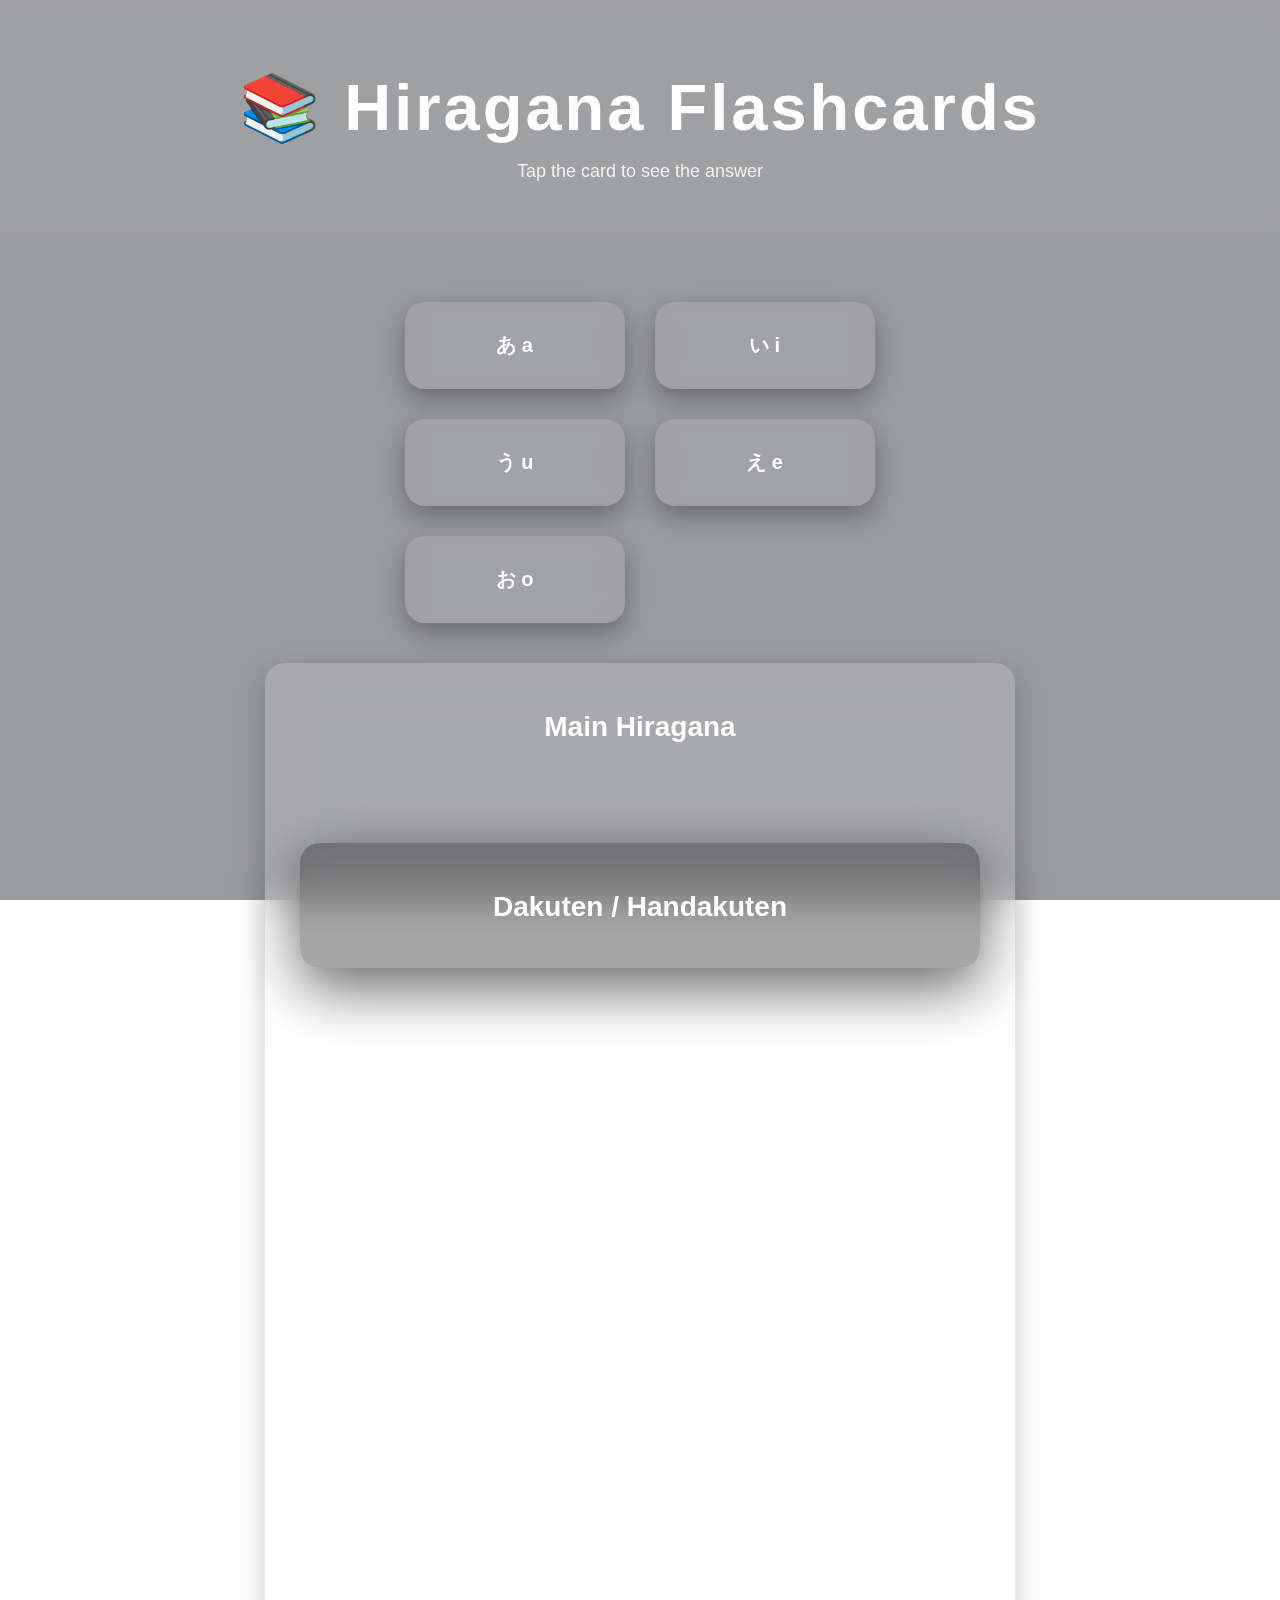
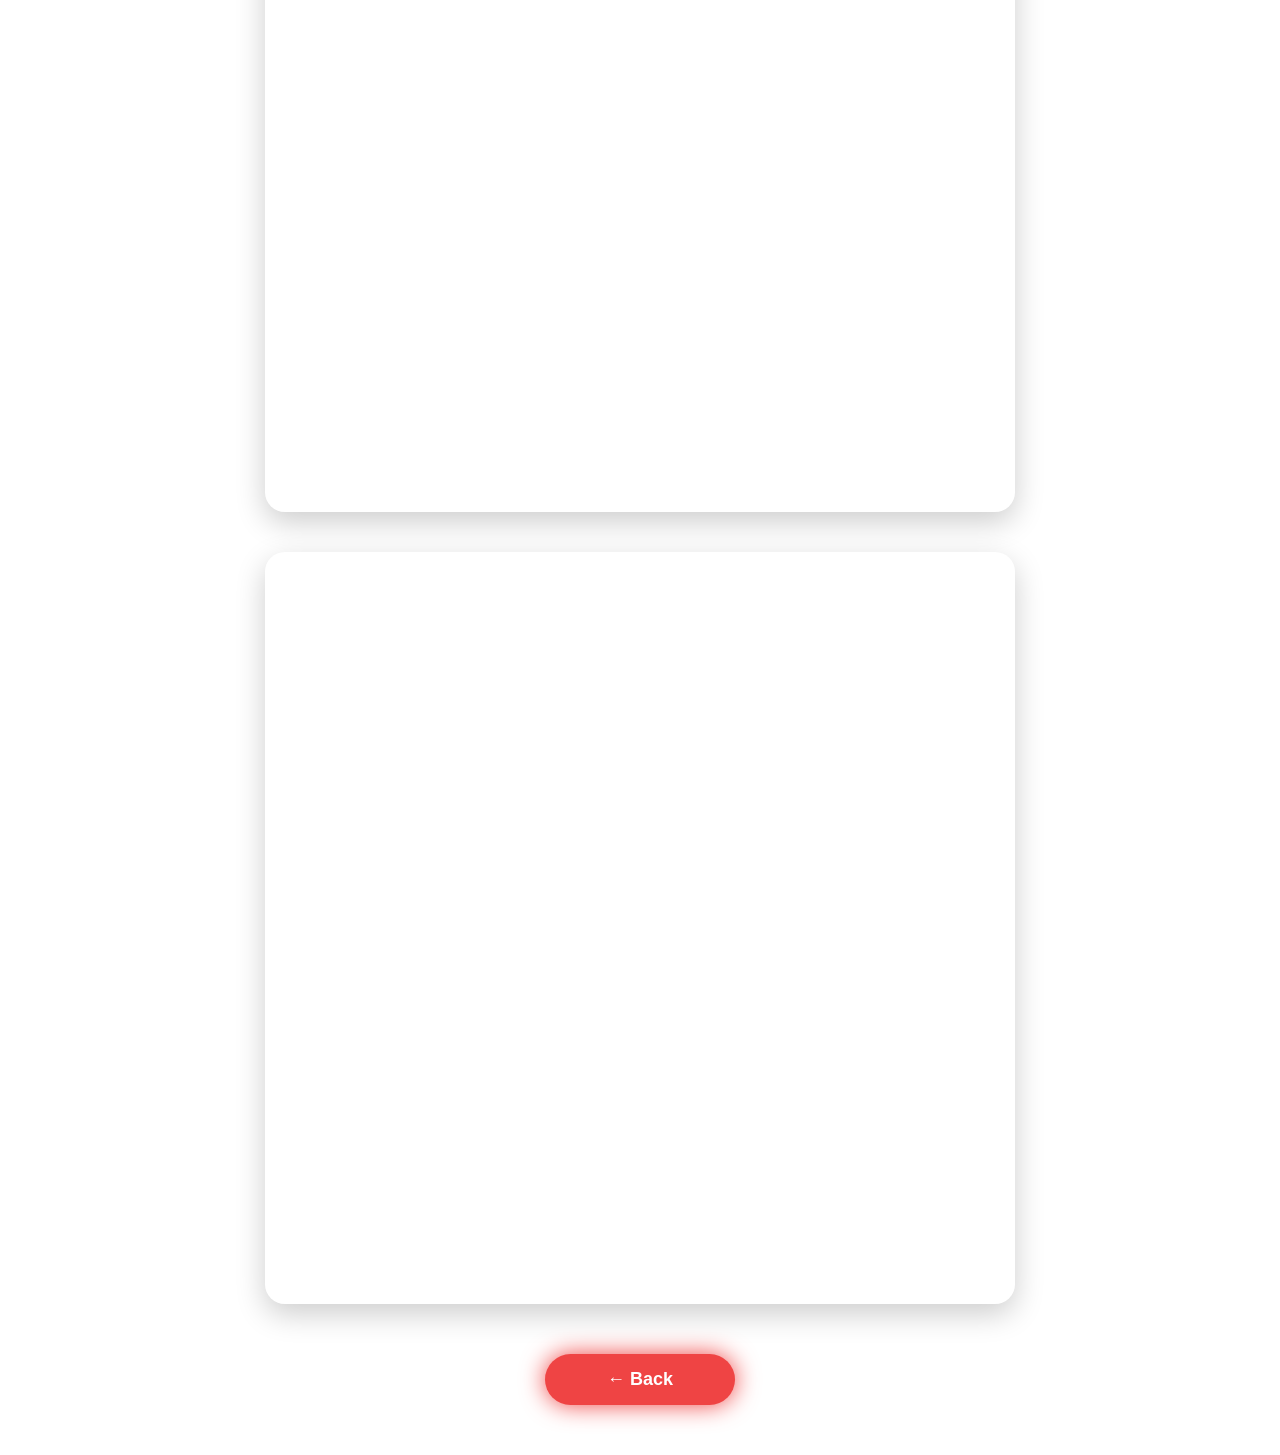
==== hiragana.html @ 234ae270 "Update hiragana.html" ====
<!DOCTYPE html><html>
<head>
<title>Hiragana Flashcards</title>
<link rel="stylesheet" href="style.css">
</head><body><header>
<h1>📚 Hiragana Flashcards</h1>
<p>Tap the card to see the answer</p>
</header><div class="modules"><div class="card" onclick="flip(this)">
<span class="front">あ</span>
<span class="back">a</span>
</div><div class="card" onclick="flip(this)">
<span class="front">い</span>
<span class="back">i</span>
</div><div class="card" onclick="flip(this)">
<span class="front">う</span>
<span class="back">u</span>
</div><div class="card" onclick="flip(this)">
<span class="front">え</span>
<span class="back">e</span>
</div><div class="card" onclick="flip(this)">
<span class="front">お</span>
<span class="back">o</span>
</div>

</div>
<div class="hiragana-table">

<h2>Main Hiragana</h2>

<table>

<tr>
<th></th>
<th>a</th>
<th>i</th>
<th>u</th>
<th>e</th>
<th>o</th>
</tr>

<tr>
<th></th>
<td>あ</td>
<td>い</td>
<td>う</td>
<td>え</td>
<td>お</td>
</tr>

<tr>
<th>k</th>
<td>か</td>
<td>き</td>
<td>く</td>
<td>け</td>
<td>こ</td>
</tr>

<tr>
<th>s</th>
<td>さ</td>
<td>し</td>
<td>す</td>
<td>せ</td>
<td>そ</td>
</tr>

<tr>
<th>t</th>
<td>た</td>
<td>ち</td>
<td>つ</td>
<td>て</td>
<td>と</td>
</tr>

<tr>
<th>n</th>
<td>な</td>
<td>に</td>
<td>ぬ</td>
<td>ね</td>
<td>の</td>
</tr>

<tr>
<th>h</th>
<td>は</td>
<td>ひ</td>
<td>ふ</td>
<td>へ</td>
<td>ほ</td>
</tr>

<tr>
<th>m</th>
<td>ま</td>
<td>み</td>
<td>む</td>
<td>め</td>
<td>も</td>
</tr>

<tr>
<th>y</th>
<td>や</td>
<td></td>
<td>ゆ</td>
<td></td>
<td>よ</td>
</tr>

<tr>
<th>r</th>
<td>ら</td>
<td>り</td>
<td>る</td>
<td>れ</td>
<td>ろ</td>
</tr>

<tr>
<th>w</th>
<td>わ</td>
<td></td>
<td></td>
<td></td>
<td>を</td>
</tr>

</tr>
<th>n</th>
<td>ん</td>
</tr>
 </div>

<div class="hiragana-table">

<h2>Dakuten / Handakuten</h2>

<table>
</div>

<tr>
<th>g</th>
<td>が</td>
<td>ぎ</td>
<td>ぐ</td>
<td>げ</td>
<td>ご</td>
</tr>

<tr>
<th>z</th>
<td>ざ</td>
<td>じ</td>
<td>ず</td>
<td>ぜ</td>
<td>ぞ</td>
</tr>

<tr>
<th>d</th>
<td>だ</td>
<td>ぢ</td>
<td>づ</td>
<td>で</td>
<td>ど</td>
</tr>

<tr>
<th>b</th>
<td>ば</td>
<td>び</td>
<td>ぶ</td>
<td>べ</td>
<td>ぼ</td>
</tr>

<tr>
<th>p</th>
<td>ぱ</td>
<td>ぴ</td>
<td>ぷ</td>
<td>ぺ</td>
<td>ぽ</td>
</tr>

</table>
  </div>

<div class="hiragana-table">

<h2>Combination (Yōon)</h2>

<table>
 </div>
<tr>
<th></th>
<th>ya</th>
<th>yu</th>
<th>yo</th>
</tr>

<tr>
<th>k</th>
<td>きゃ</td>
<td>きゅ</td>
<td>きょ</td>
</tr>

<tr>
<th>g</th>
<td>ぎゃ</td>
<td>ぎゅ</td>
<td>ぎょ</td>
</tr>

<tr>
<th>s</th>
<td>しゃ</td>
<td>しゅ</td>
<td>しょ</td>
</tr>

<tr>
<th>j</th>
<td>じゃ</td>
<td>じゅ</td>
<td>じょ</td>
</tr>

<tr>
<th>t</th>
<td>ちゃ</td>
<td>ちゅ</td>
<td>ちょ</td>
</tr>

<tr>
<th>n</th>
<td>にゃ</td>
<td>にゅ</td>
<td>にょ</td>
</tr>

<tr>
<th>h</th>
<td>ひゃ</td>
<td>ひゅ</td>
<td>ひょ</td>
</tr>

<tr>
<th>m</th>
<td>みゃ</td>
<td>みゅ</td>
<td>みょ</td>
</tr>

<tr>
<th>r</th>
<td>りゃ</td>
<td>りゅ</td>
<td>りょ</td>
</tr>

</table>

  </div>
<a href="index.html" class="back-btn">← Back</a>
<script>

document.querySelectorAll("td").forEach(cell => {

cell.addEventListener("click", () => {

let kana = cell.textContent.trim()

if(kana !== ""){

let speech = new SpeechSynthesisUtterance(kana)

speech.lang = "ja-JP"

speech.rate = 0.9

speech.pitch = 1

speechSynthesis.speak(speech)

}

})

})

  </script>
</body>
</html>
---- style.css ----
body{
margin:0;
font-family:Arial, sans-serif;
color:white;
text-align:center;

/* Japanese deep blue theme */
background:
background-image:url("https://images.unsplash.com/photo-1493976040374-85c8e12f0c0e");
background-size:cover;
background-position:center;
background-attachment:fixed;
  
min-height:100vh
}

body::before{
content:"";
position:fixed;
top:0;
left:0;
width:100%;
height:100%;
background:rgba(0,0,0,0.20);
z-index:-1;
}

/* Header */
header{
background:rgba(255,255,255,0.05);
backdrop-filter:blur(10px);
display:flex;
flex-direction:column;
align-items:center;
justify-content:center;
padding-top:70px;
padding-bottom:50px;
gap:15px;
}

h1{
font-size:65px;
letter-spacing:3px;
margin:0;
font-weight:700;
}

p{
font-size:18px;
opacity:0.9;
margin:0;
}

/* Start button */
.start-btn{
display:inline-block;
padding:18px 45px;
font-size:20px;
font-weight:bold;
background:#ef4444;
border-radius:40px;
color:white;
text-decoration:none;
box-shadow:0 0 25px #ef4444;
transition:0.3s;
margin-top:10px;
}

.start-btn:hover{
transform:scale(1.08);
box-shadow:0 0 40px #ef4444;
}

/* Section titles */
.section-title{
margin-top:50px;
font-size:24px;
letter-spacing:5px;
font-weight:bold;
}

/* Continue card */
.continue{
margin:20px auto;
font-size:18px;
}

/* Cards grid */
.modules{
display:grid;
grid-template-columns:repeat(2,220px);
justify-content:center;
gap:30px;
margin-top:70px;
}
/* Cards */
.card{
background:rgba(255,255,255,0.08);
padding:30px;
border-radius:20px;
font-size:20px;
font-weight:bold;
cursor:pointer;
backdrop-filter:blur(10px);
transition:0.3s;
box-shadow:0 10px 25px rgba(0,0,0,0.3);
transform:translateY(0);
}

.card:hover{
transform:translateY(-8px) scale(1.05);
background:#ef4444;
}

/* Progress */
.progress{
margin-top:40px;
font-size:22px;
font-weight:bold;
  }
.sakura{
position:fixed;
top:0;
left:0;
width:100%;
height:100%;
pointer-events:none;
overflow:hidden;
}

.sakura span{
position:absolute;
display:block;
width:15px;
height:15px;
background:pink;
border-radius:50%;
opacity:0.8;
animation:fall 10s linear infinite;
}

@keyframes fall{
0%{
transform:translateY(-100px) translateX(0);
}
100%{
transform:translateY(100vh) translateX(100px);
}
}
a{
text-decoration:none;
color:white;
  }
.continue{
background:rgba(255,255,255,0.08);
padding:15px 25px;
border-radius:20px;
display:inline-block;
margin-top:20px;
}
.back-btn{
display:block;
margin:50px auto;
width:160px;
text-align:center;
padding:15px;
border-radius:40px;
background:#ef4444;
color:white;
font-weight:bold;
font-size:18px;
box-shadow:0 0 25px #ef4444;
transition:0.3s;
}

.back-btn:hover{
transform:scale(1.1);
  }
.hero{
padding:80px 20px;
text-align:center;
}
body{
margin:0;
font-family:Arial, sans-serif;
color:white;
text-align:center;

background:
linear-gradient(rgba(2,6,23,0.25), rgba(2,6,23,0.25)),
url("https://images.unsplash.com/photo-1493976040374-85c8e12f0c0e");

background-size:cover;
background-position:center;
background-attachment:fixed;

min-height:100vh;
}

.hero h1{
font-size:42px;
margin-bottom:10px;
}

.hero p{
font-size:18px;
opacity:0.8;
margin-bottom:30px;
  }
#question{
font-size:32px;
font-weight:bold;
margin-bottom:20px;
}

#result{
font-size:20px;
font-weight:bold;
margin-top:15px;
}

.japanese{
font-size:70px;
font-weight:bold;
margin:20px 0;
  }
.quiz-card{
width:320px;
margin:40px auto;
padding:30px;

background:rgba(255,255,255,0.08);
backdrop-filter:blur(10px);

border-radius:20px;
box-shadow:0 10px 25px rgba(0,0,0,0.4);
}

#question{
font-size:32px;
font-weight:bold;
margin-bottom:20px;
}

.japanese{
font-size:70px;
font-weight:bold;
margin:20px 0;
}

.options button{
display:block;
width:100%;
margin:10px 0;
padding:14px;

border:none;
border-radius:12px;

font-size:18px;
font-weight:bold;

cursor:pointer;

background:rgba(255,255,255,0.15);
color:white;
}

.options button:hover{
background:#ef4444;
}

#result{
font-size:22px;
font-weight:bold;
margin-top:15px;
  }
.quiz-card{
width:90%;
max-width:420px;
margin:60px auto;
padding:35px;

background:rgba(255,255,255,0.12);
backdrop-filter:blur(8px);

border-radius:20px;
box-shadow:0 15px 40px rgba(0,0,0,0.4);

text-align:center;
}
.options{
display:flex;
flex-direction:column;
gap:15px;
}

.options button{
width:100%;
padding:18px;

font-size:20px;
font-weight:bold;

border:none;
border-radius:12px;

background:rgba(255,255,255,0.9);
color:#111;

cursor:pointer;
transition:0.2s;
}

.options button:hover{
background:#ef4444;
color:white;
  }
.xp-bar{
width:250px;
height:14px;
background:rgba(255,255,255,0.2);
border-radius:10px;
margin:10px auto;
overflow:hidden;
}

#xp-fill{
height:100%;
width:0%;
background:#22c55e;
border-radius:10px;
transition:width 0.5s;
}
.hiragana-table{
width:90%;
max-width:700px;
margin:40px auto;
padding:25px;

background:rgba(255,255,255,0.15);
backdrop-filter:blur(10px);

border-radius:20px;
box-shadow:0 10px 40px rgba(0,0,0,0.4);
}

.hiragana-table h2{
margin-bottom:20px;
font-size:28px;
}

.hiragana-table table{
width:100%;
border-collapse:collapse;
}

.hiragana-table th,
.hiragana-table td{
padding:12px;
font-size:26px;
text-align:center;
}

.hiragana-table{
width:90%;
max-width:700px;
margin:40px auto;
padding:30px;

background: rgba(255,255,255,0.12);

backdrop-filter: blur(10px);
-webkit-backdrop-filter: blur(10px);

border-radius:20px;

box-shadow:0 15px 40px rgba(0,0,0,0.35);
  }
.hiragana-table:first-of-type{
background: rgba(0,0,0,0.35);
}
.hiragana-table:first-of-type{
background: rgba(0,0,0,0.35);
box-shadow:0 20px 60px rgba(0,0,0,0.6);
}
.hiragana-table td:hover{
background:rgba(255,255,255,0.25);
transform:scale(1.1);
transition:0.2s;
cursor:pointer;
  }
.hiragana-table td:active{
transform:scale(0.9);
}

td{
cursor:pointer;
transition:all 0.2s ease;
}

td:hover{
background:rgba(255,255,255,0.1);
}

td:active{
transform:scale(0.92);
background:rgba(255,255,255,0.15);
box-shadow:0 4px 15px rgba(0,0,0,0.25);
}

table{
width:100%;
max-width:600px;
margin:auto;
border-collapse:separate;
border-spacing:10px;
text-align:center;
}

td,th{
padding:8px 12px;
}
.hiragana-table{
display:flex;
flex-direction:column;
align-items:center;
gap:40px;
}
.hiragana-table{
background: rgba(255,255,255,0.15);
backdrop-filter: blur(20px);
border-radius:20px;
padding:25px;
margin:40px auto;
width:90%;
max-width:700px;
box-shadow:0 10px 30px rgba(0,0,0,0.2);
}
td{
position:relative;
overflow:hidden;
cursor:pointer;
}

td::after{
content:"";
position:absolute;
width:10px;
height:10px;
background:rgba(255,255,255,0.5);
border-radius:50%;
transform:scale(0);
opacity:0;
transition:transform 0.5s, opacity 1s;
}

td:active::after{
transform:scale(8);
opacity:1;
  }
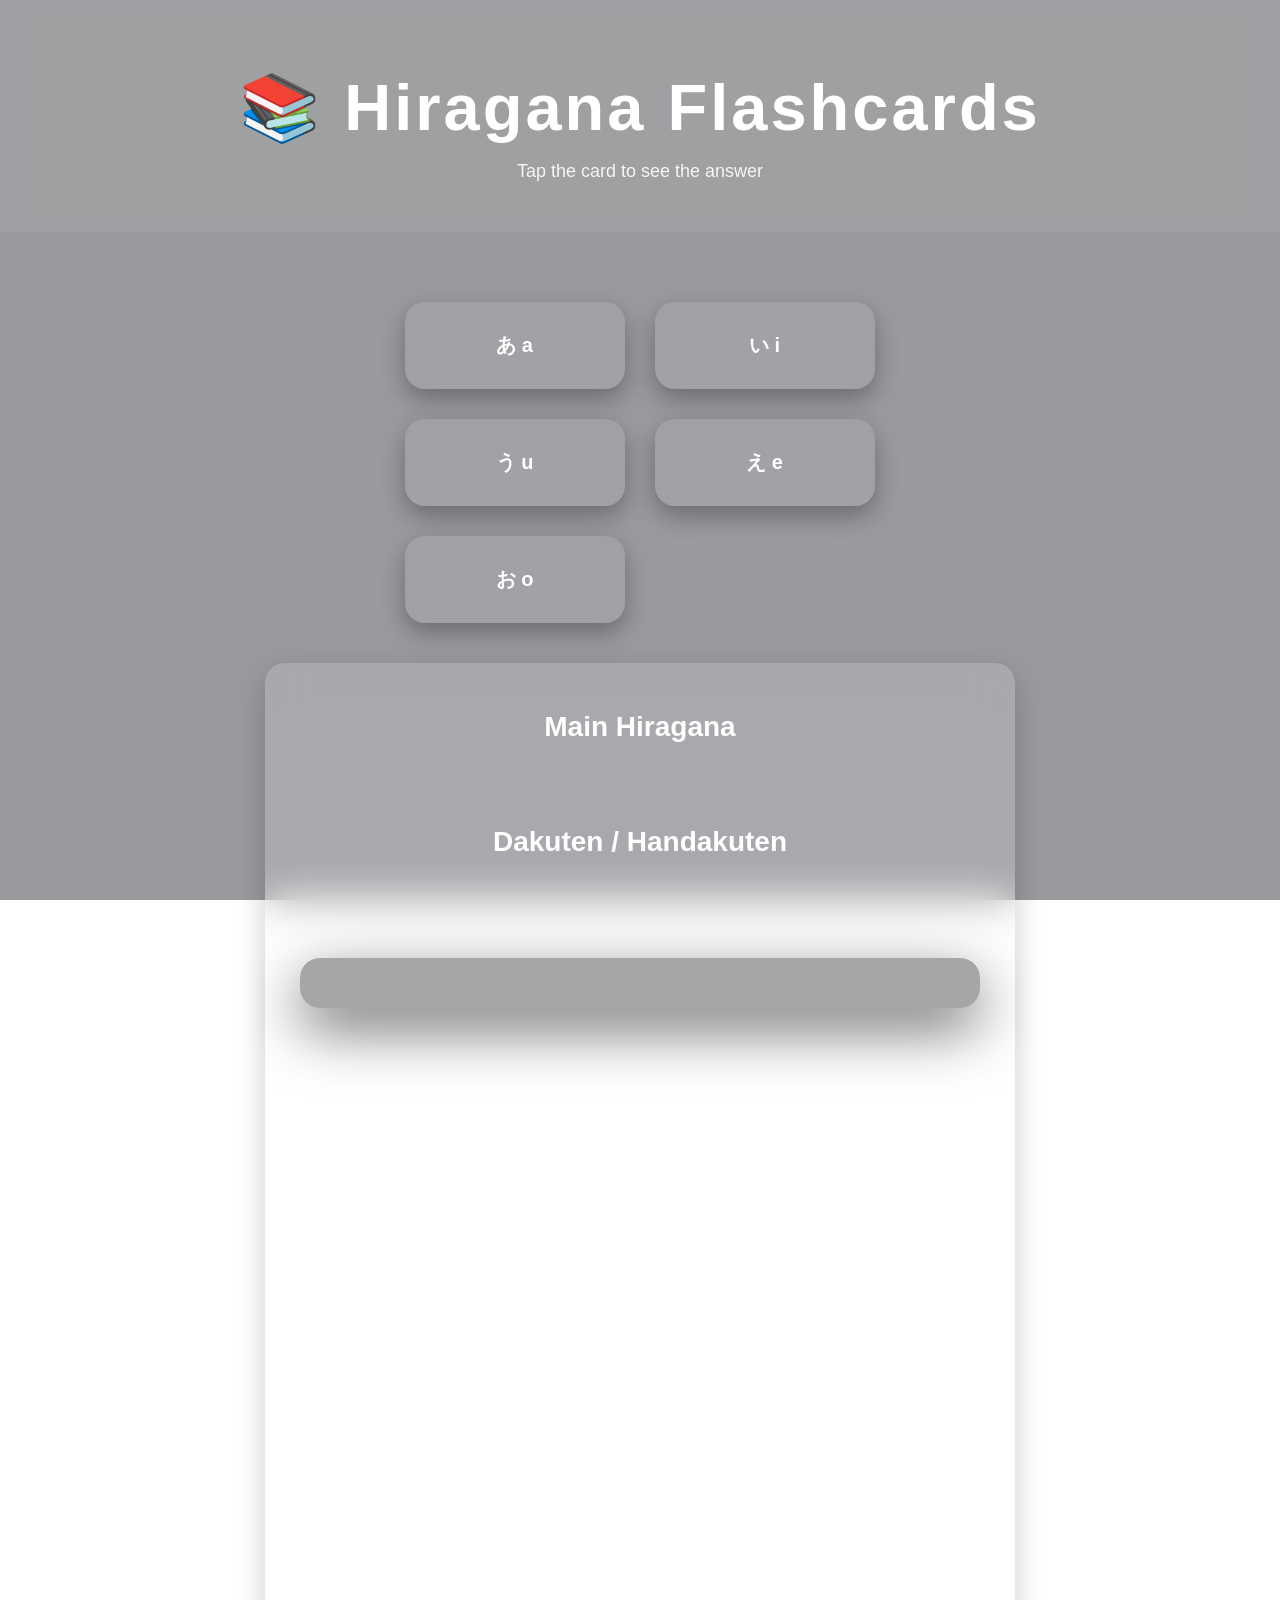
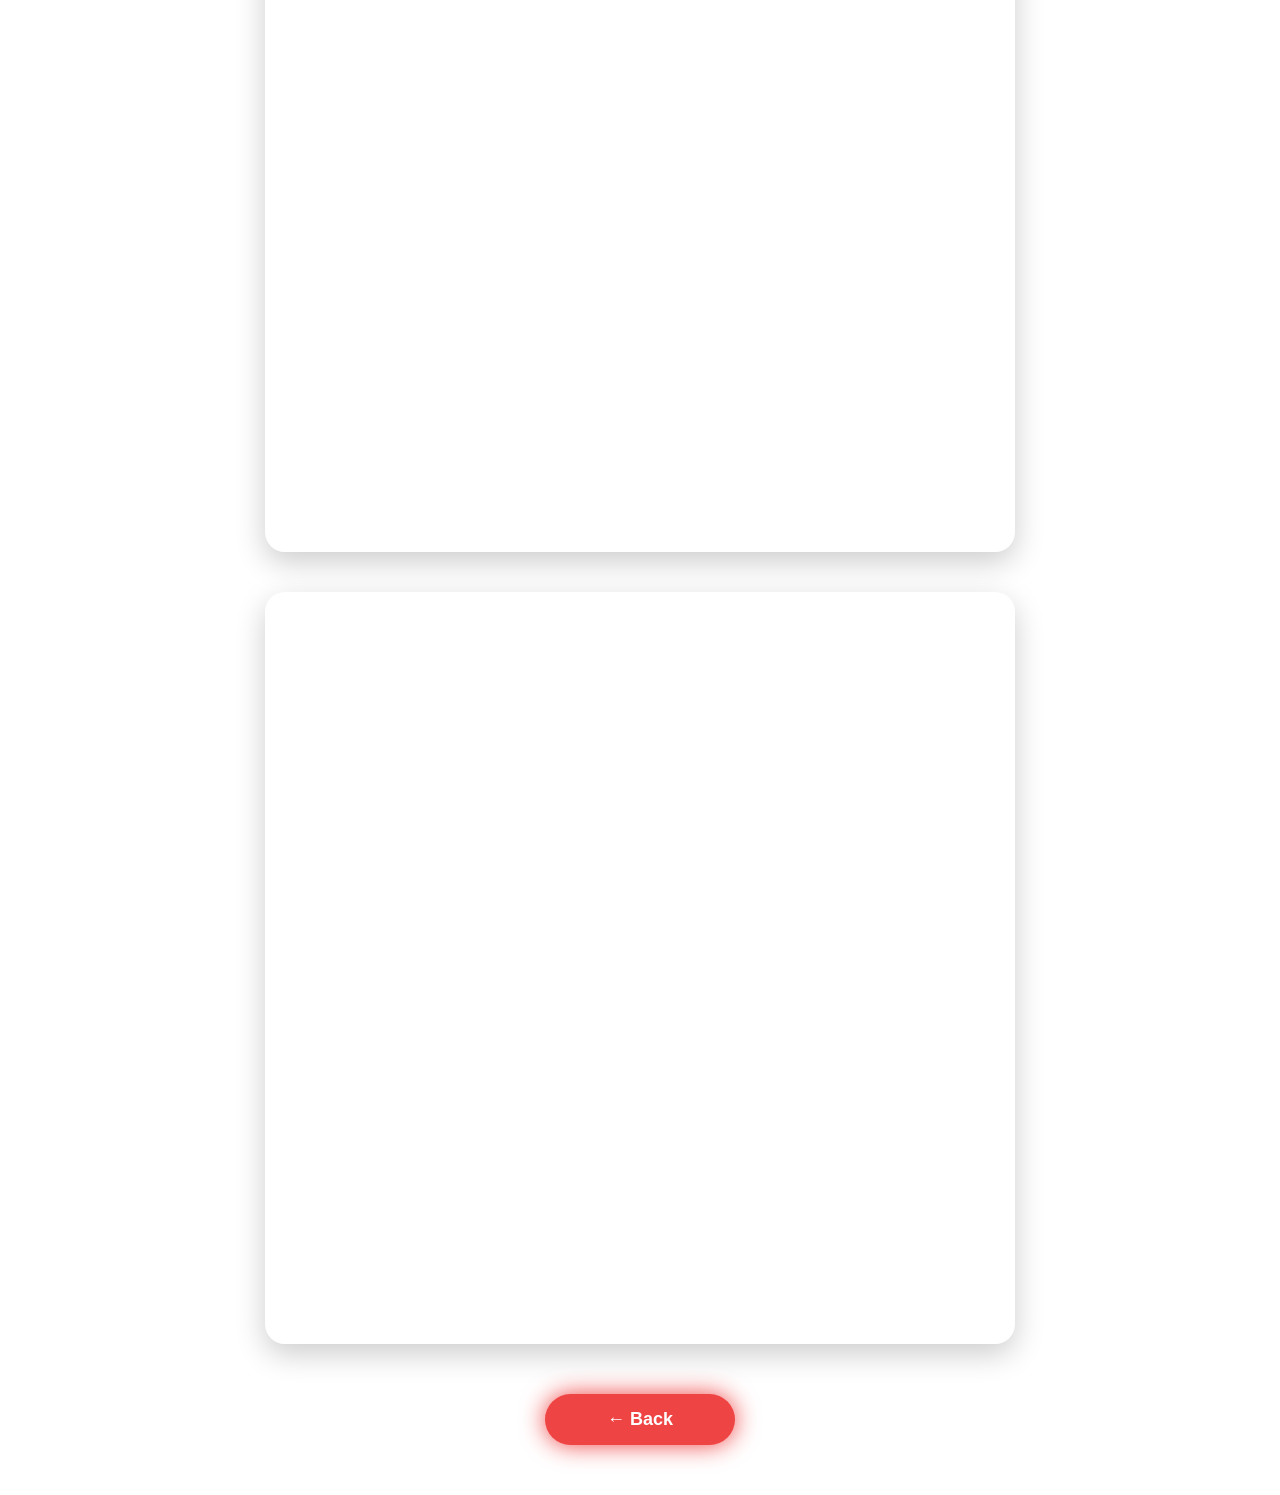
==== commit 24a35ecf: "Update hiragana.html" ====
--- a/hiragana.html
+++ b/hiragana.html
@@ -134,10 +134,10 @@
 </tr>
  </div>
 
+<h2>Dakuten / Handakuten</h2>
+ 
 <div class="hiragana-table">
-
-<h2>Dakuten / Handakuten</h2>
-
+ 
 <table>
 </div>
 
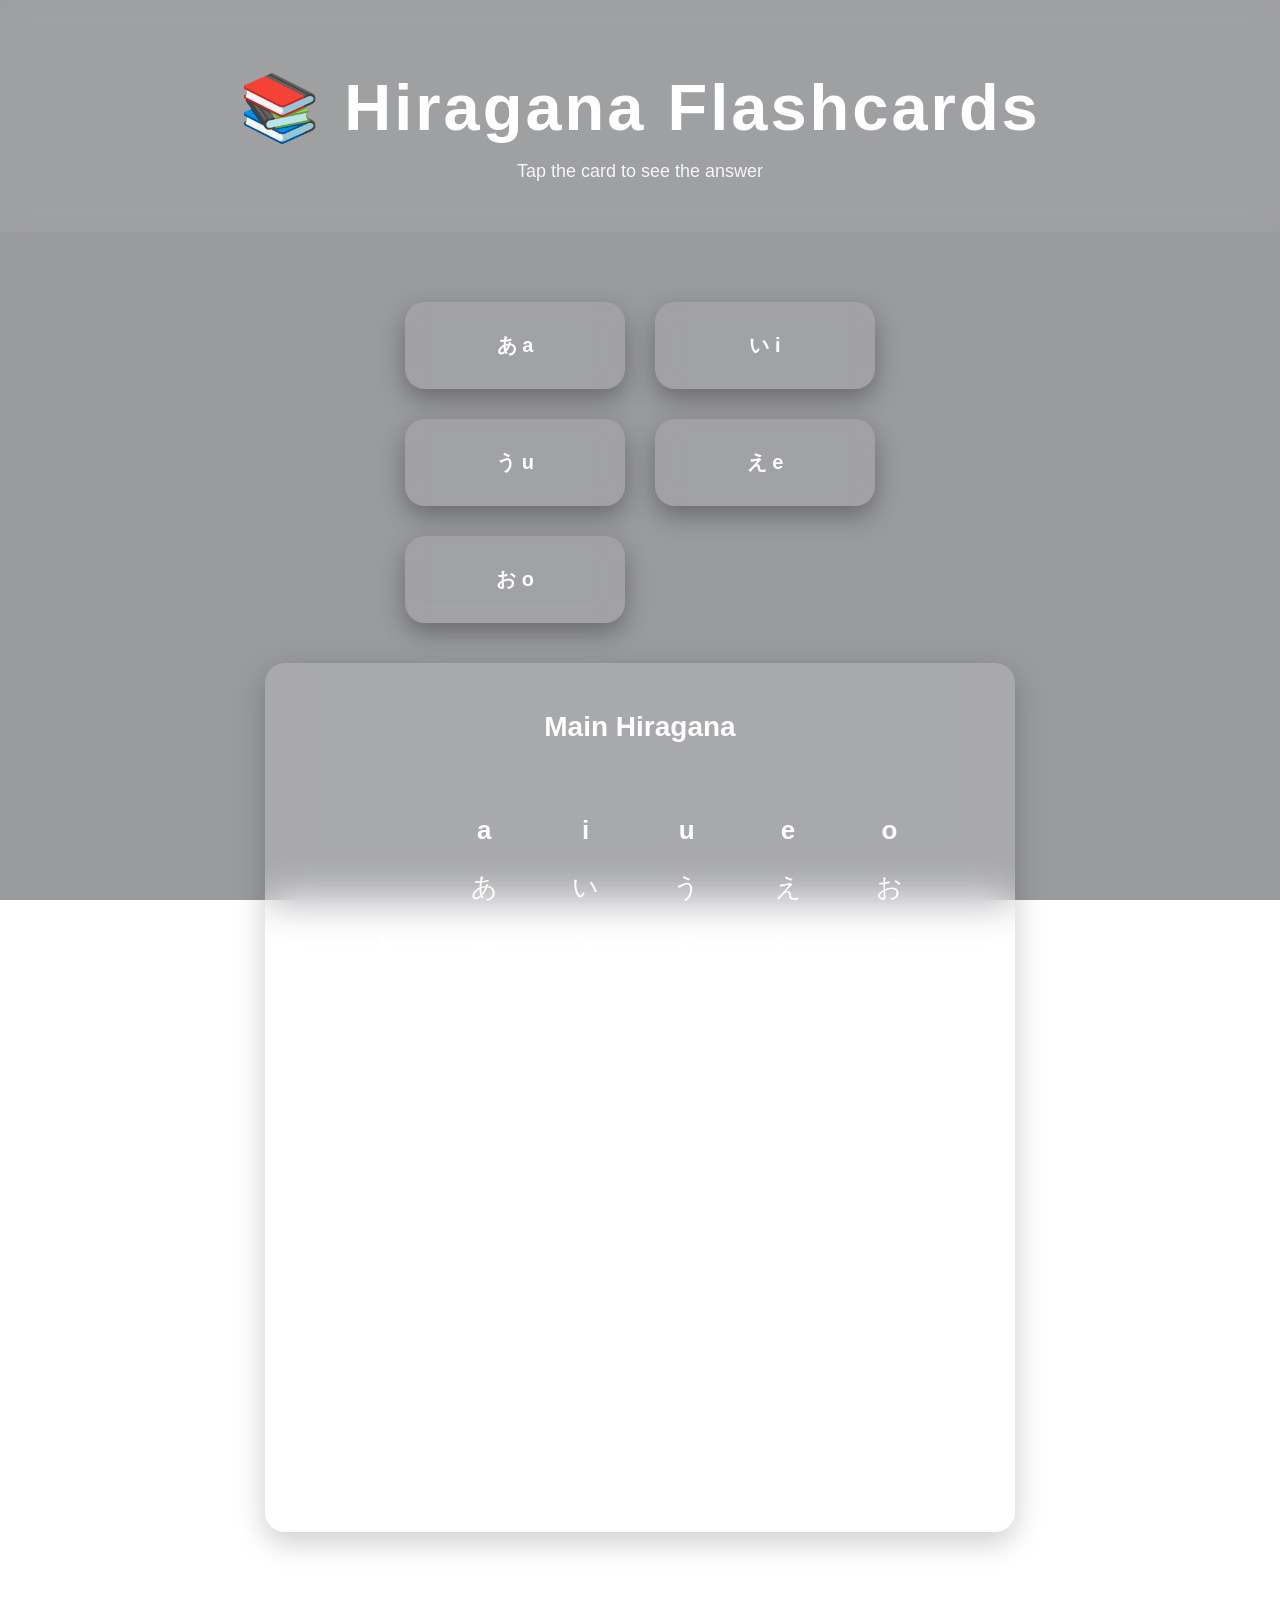
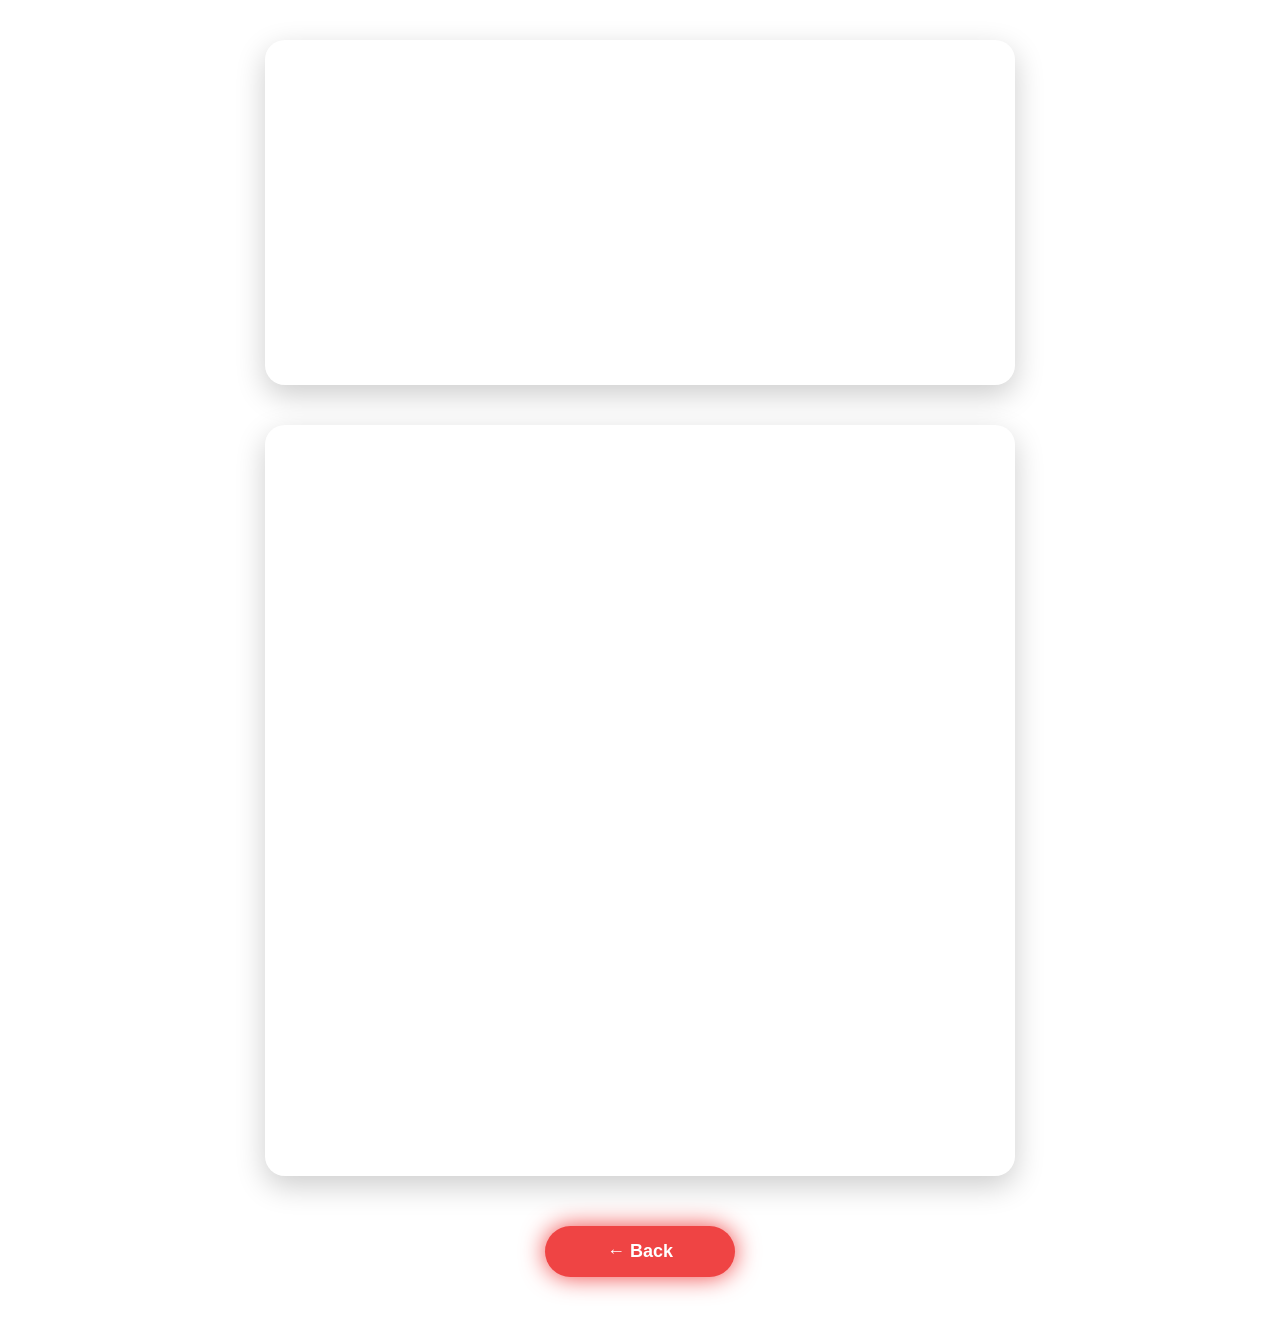
==== commit 6bfa5f5f: "Update hiragana.html" ====
--- a/hiragana.html
+++ b/hiragana.html
@@ -132,6 +132,8 @@
 <th>n</th>
 <td>ん</td>
 </tr>
+ 
+</table>
  </div>
 
 <h2>Dakuten / Handakuten</h2>
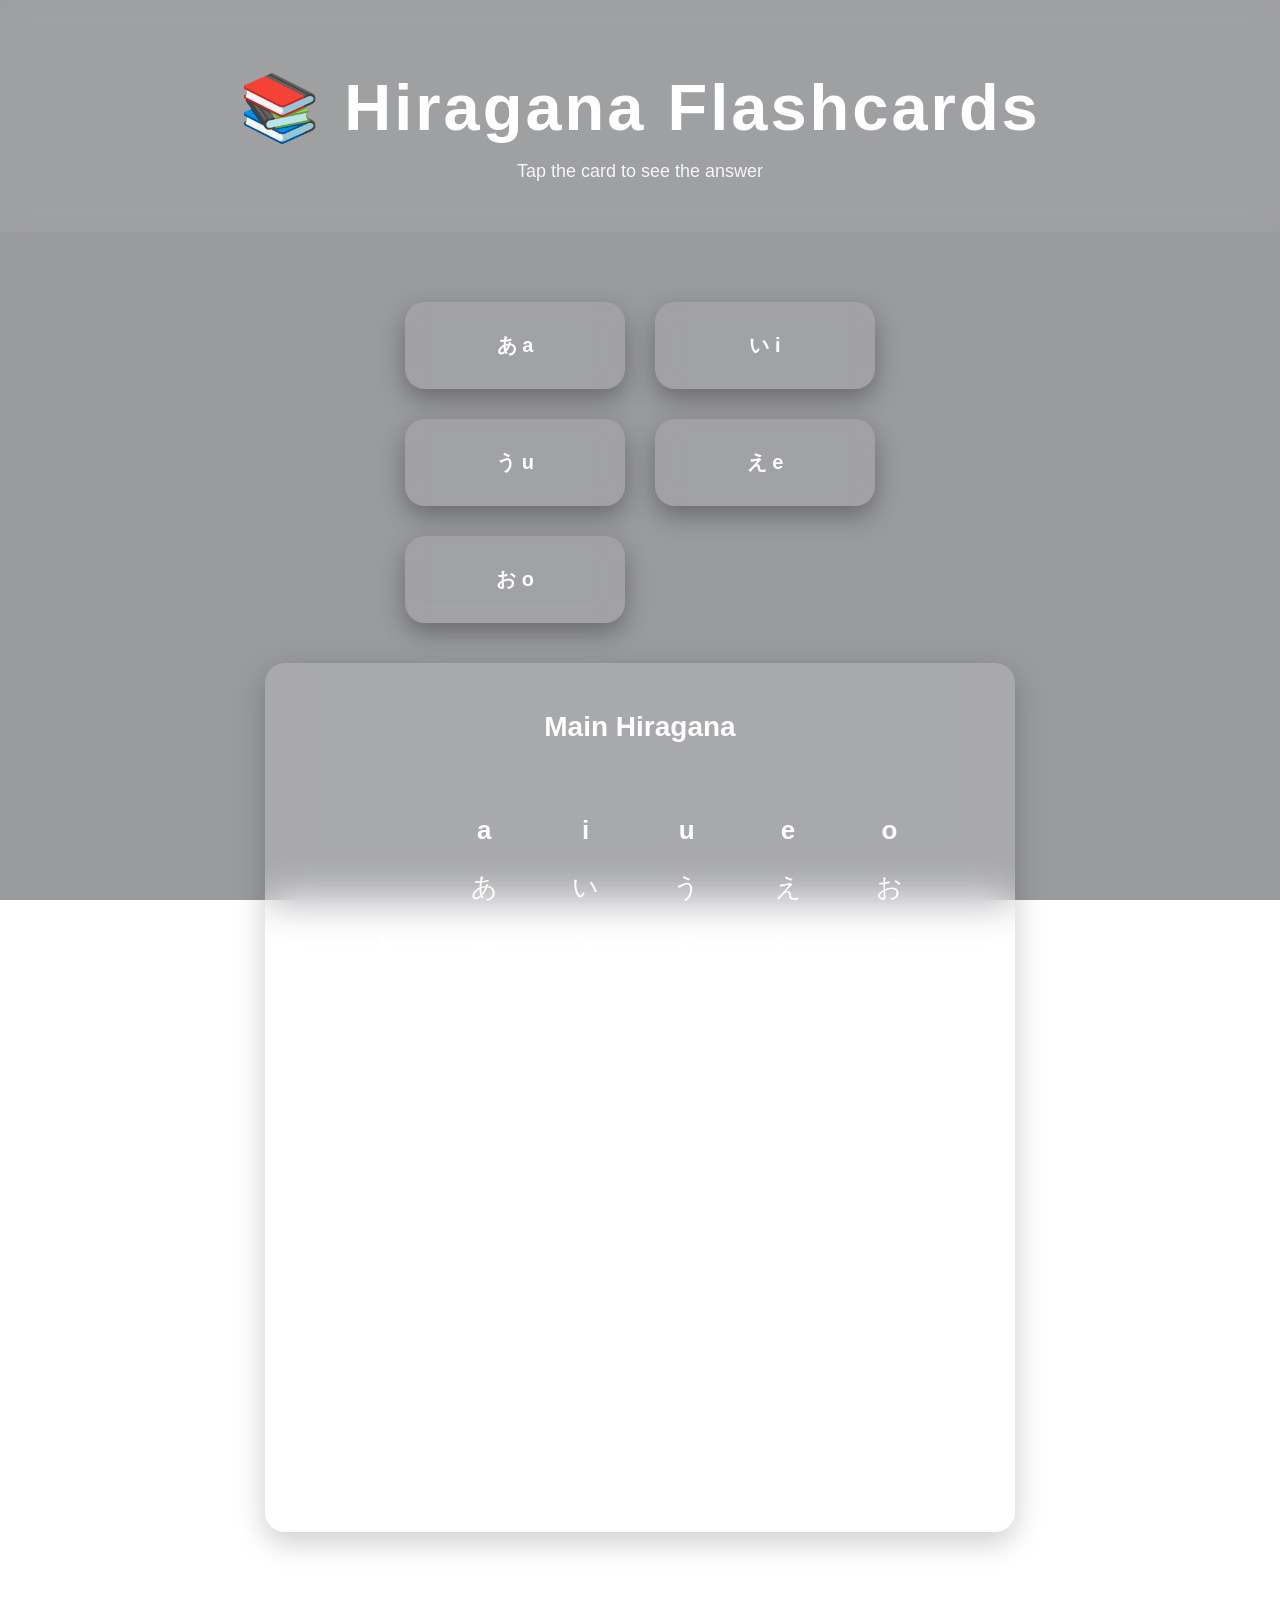
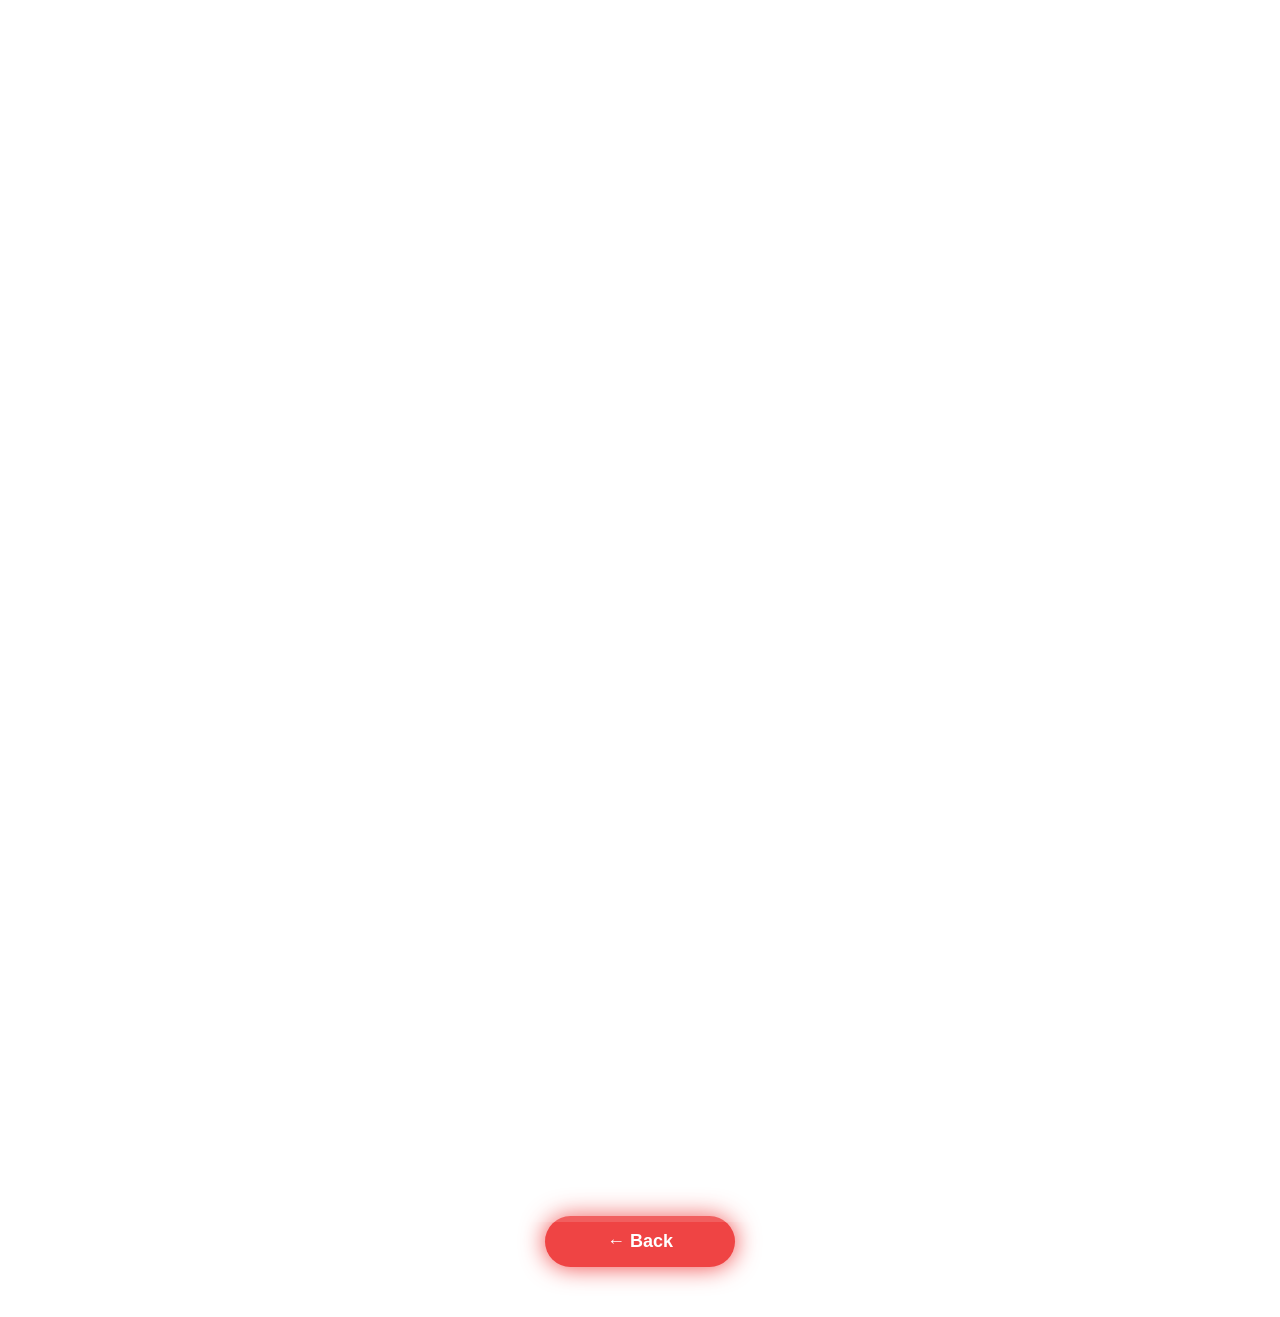
==== commit ffd56e73: "Update hiragana.html" ====
--- a/hiragana.html
+++ b/hiragana.html
@@ -140,8 +140,8 @@
  
 <div class="hiragana-table">
  
+</div>
 <table>
-</div>
 
 <tr>
 <th>g</th>
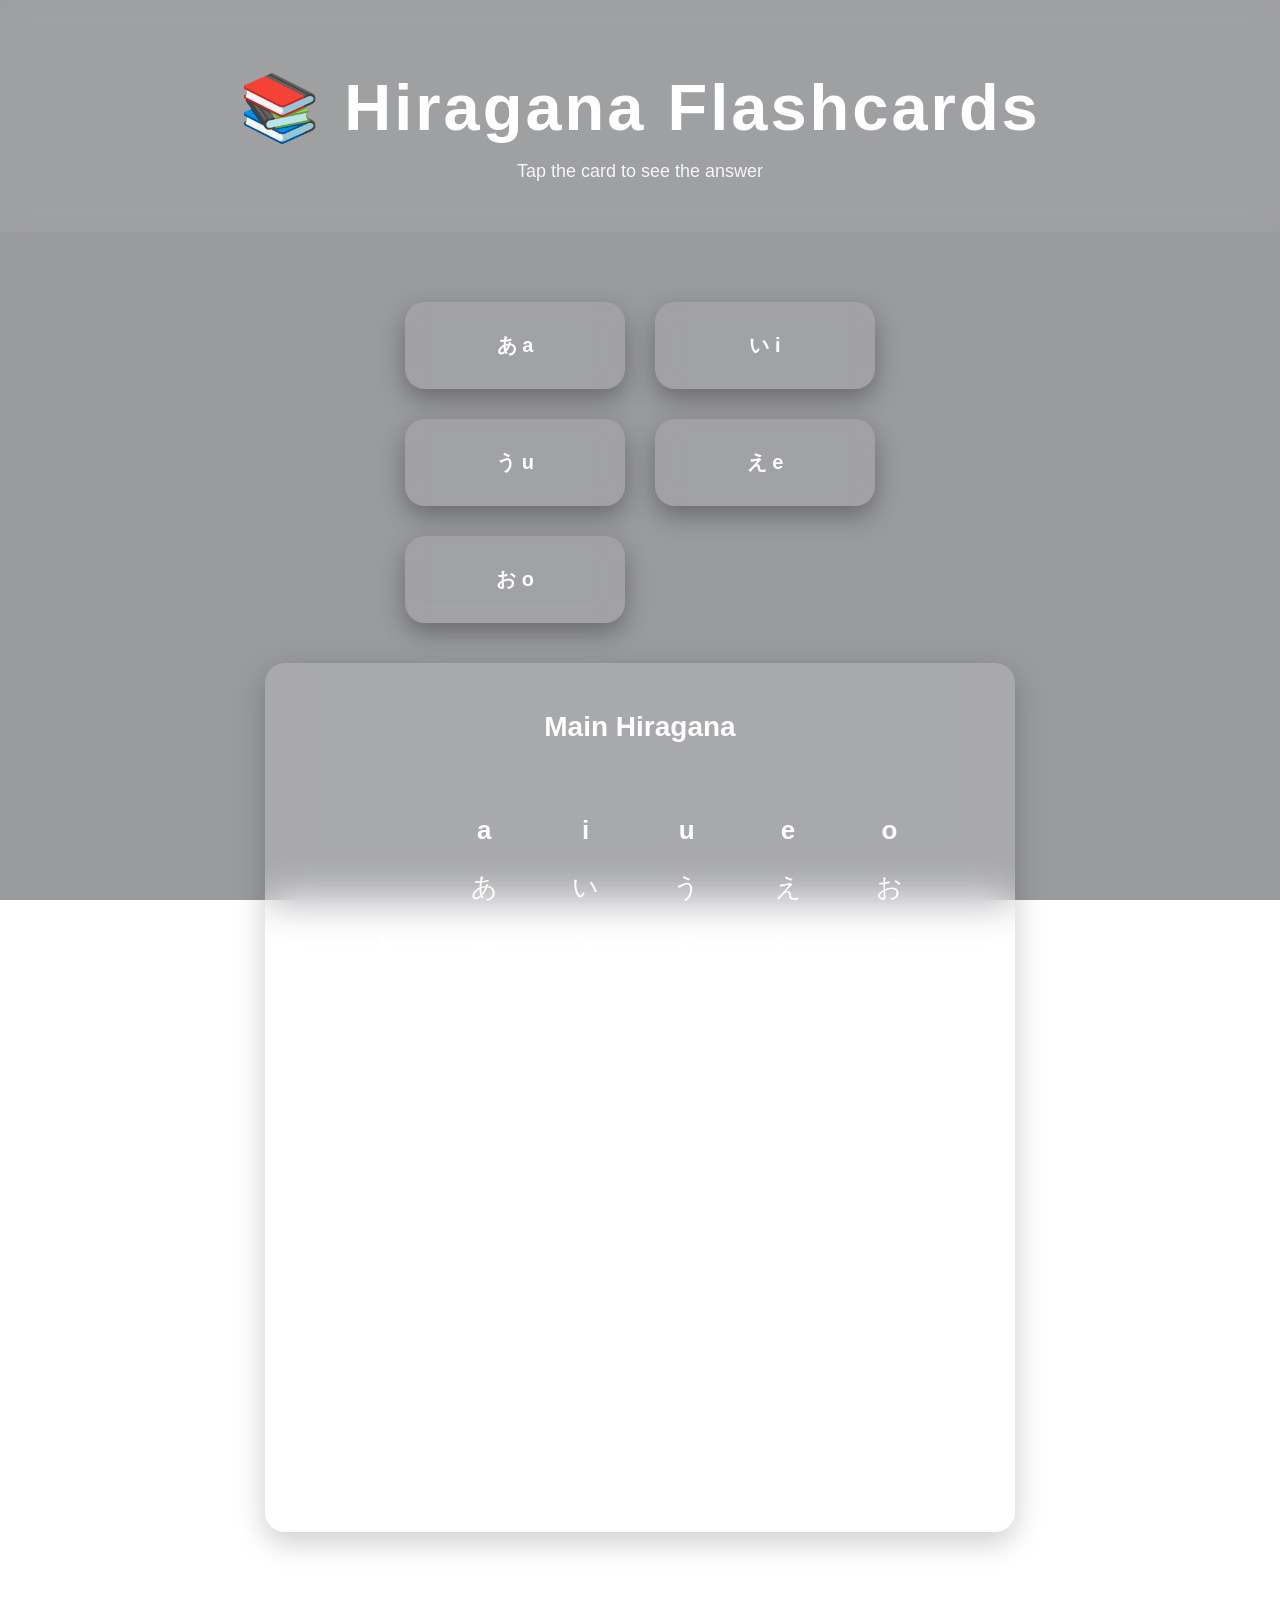
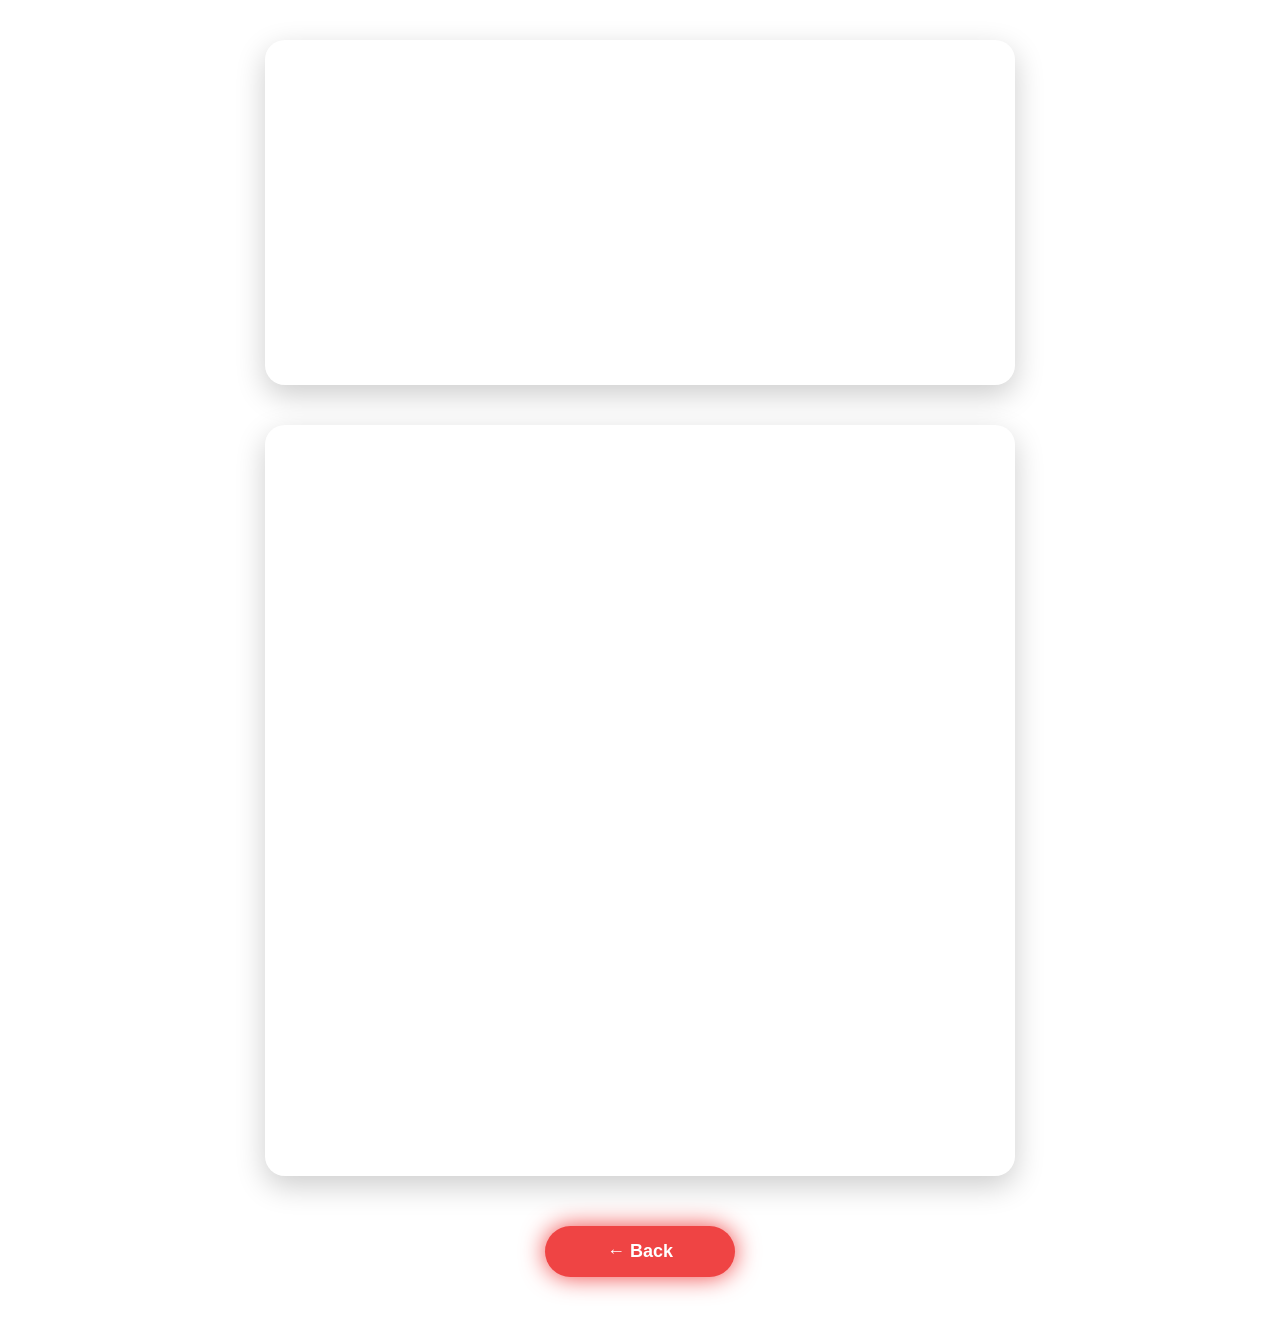
==== commit c28bfbeb: "Update hiragana.html" ====
--- a/hiragana.html
+++ b/hiragana.html
@@ -140,9 +140,9 @@
  
 <div class="hiragana-table">
  
+<table>
 </div>
-<table>
-
+ 
 <tr>
 <th>g</th>
 <td>が</td>
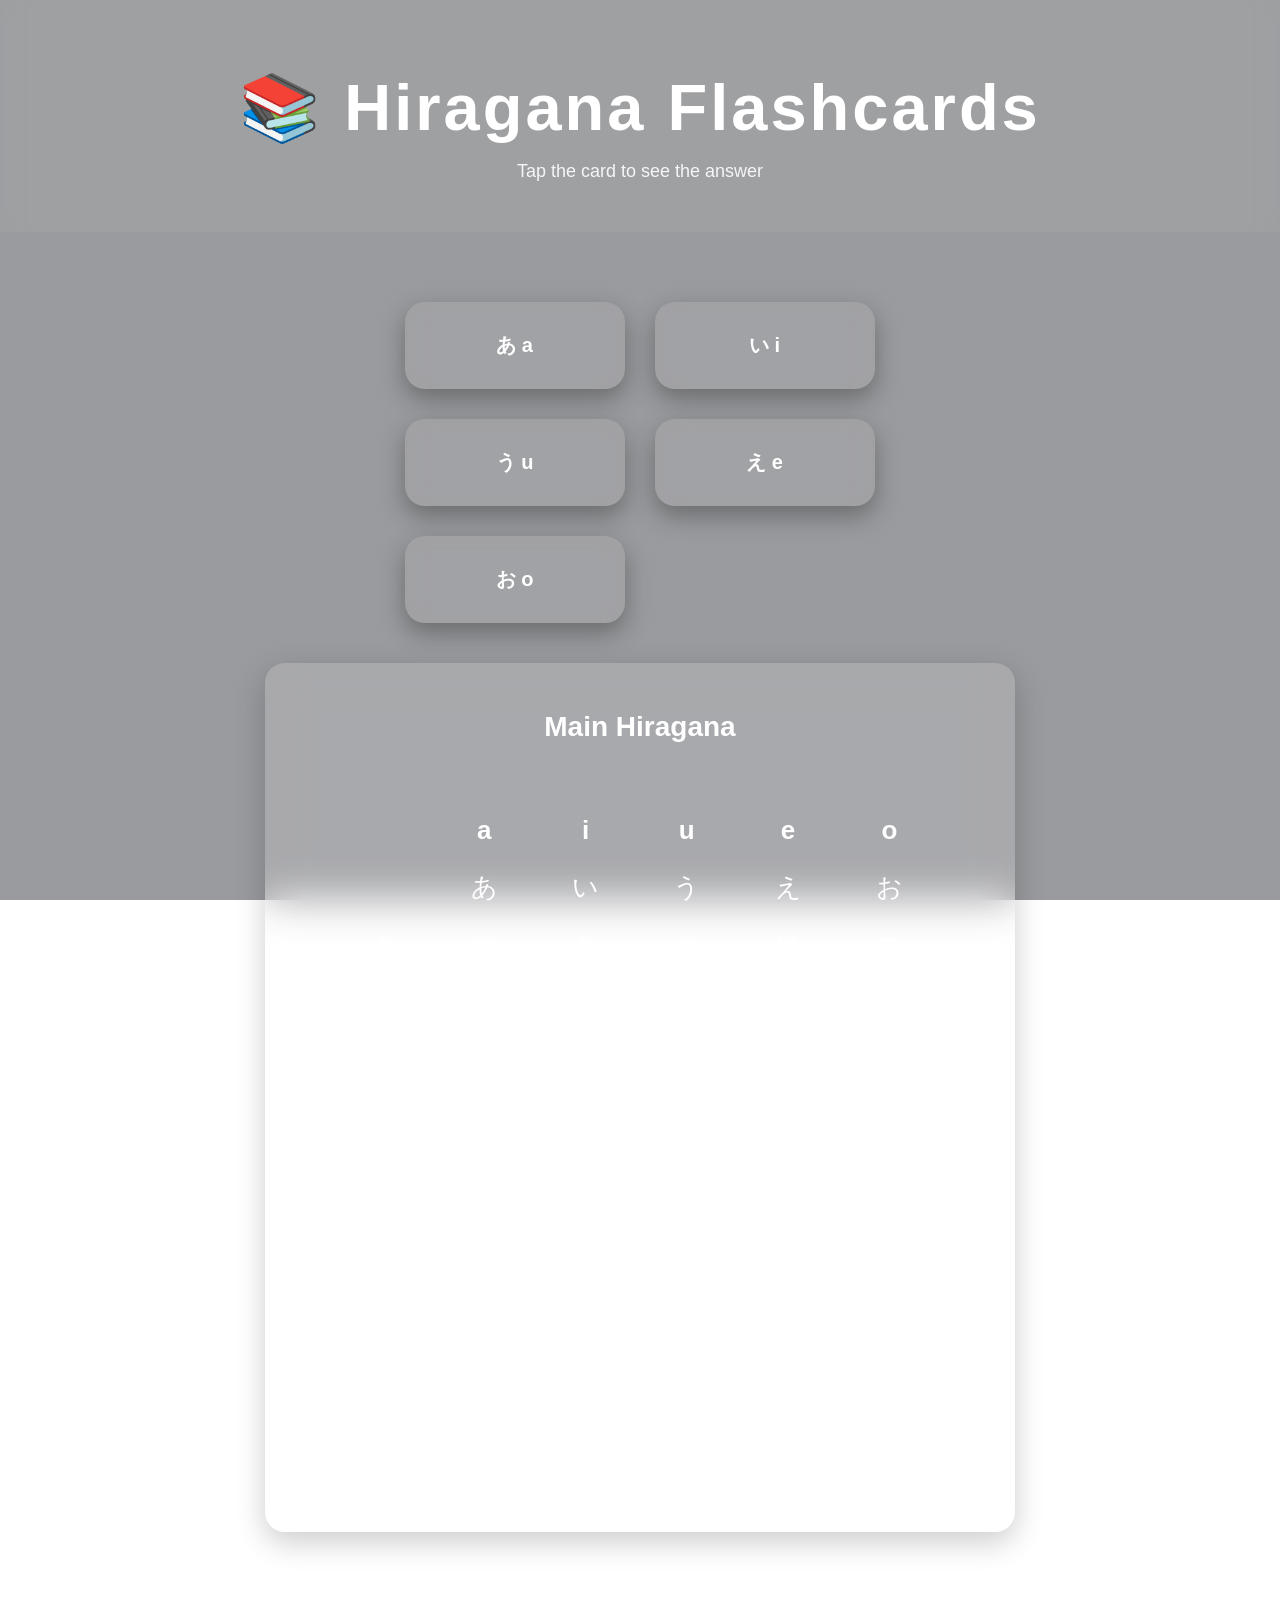
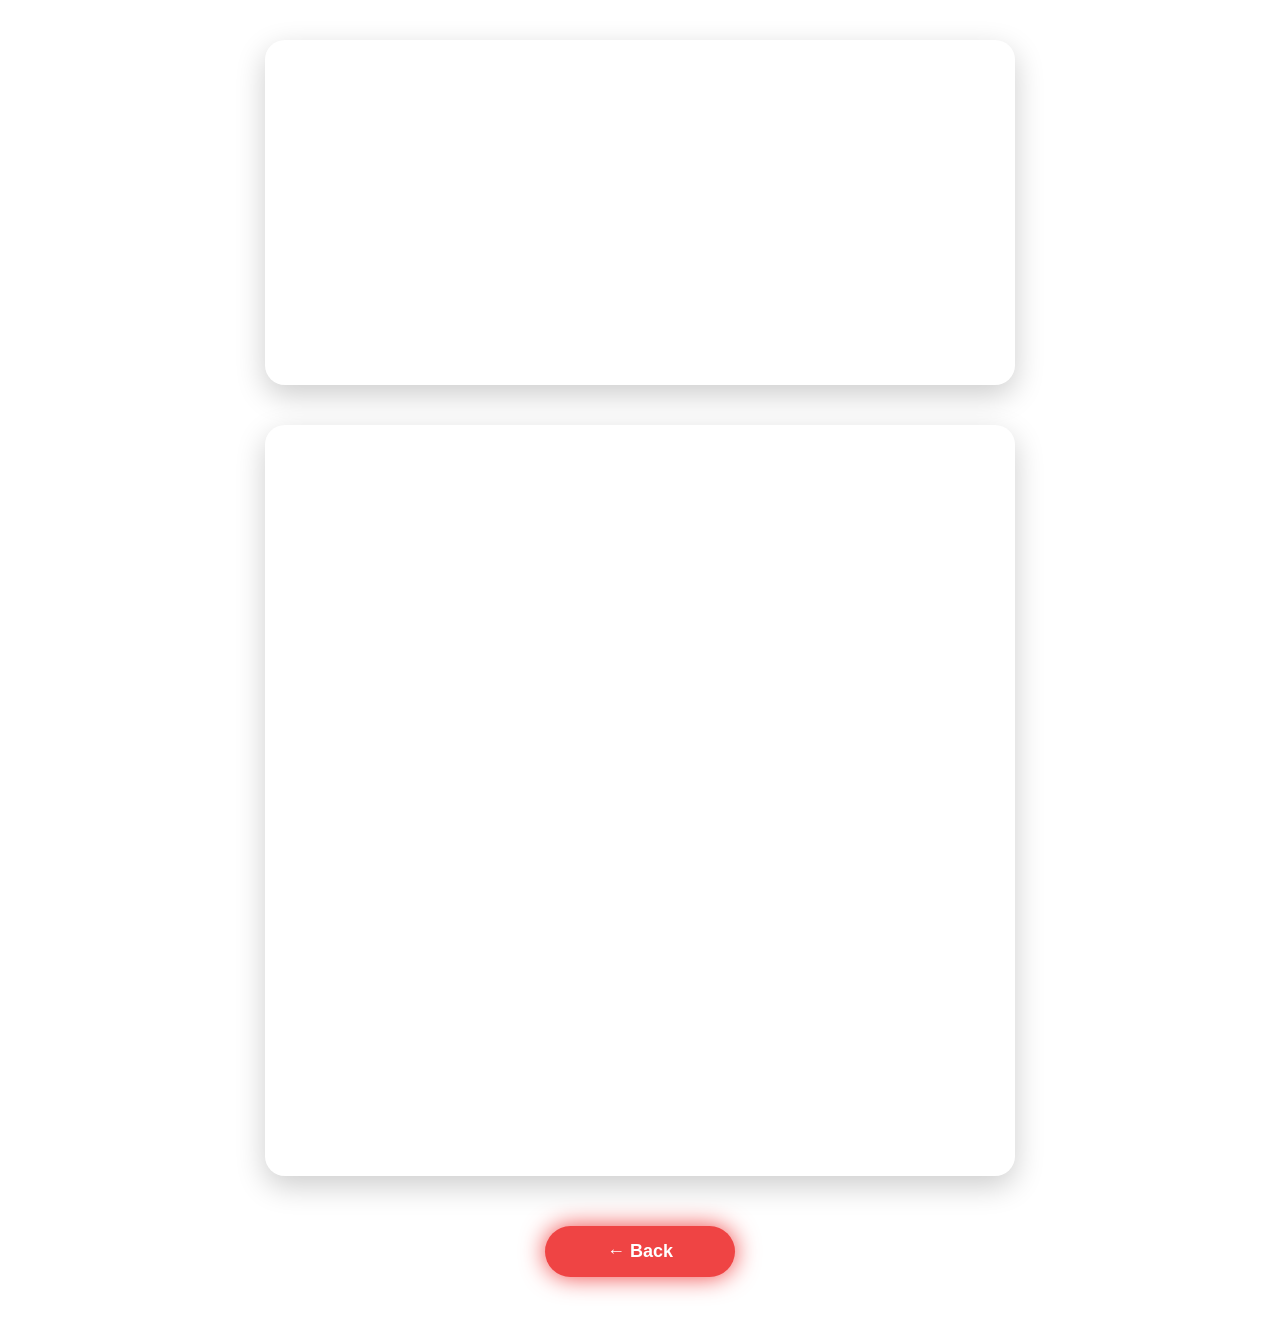
==== commit 868b2191: "Update hiragana.html" ====
--- a/hiragana.html
+++ b/hiragana.html
@@ -141,8 +141,7 @@
 <div class="hiragana-table">
  
 <table>
-</div>
- 
+  </div>
 <tr>
 <th>g</th>
 <td>が</td>
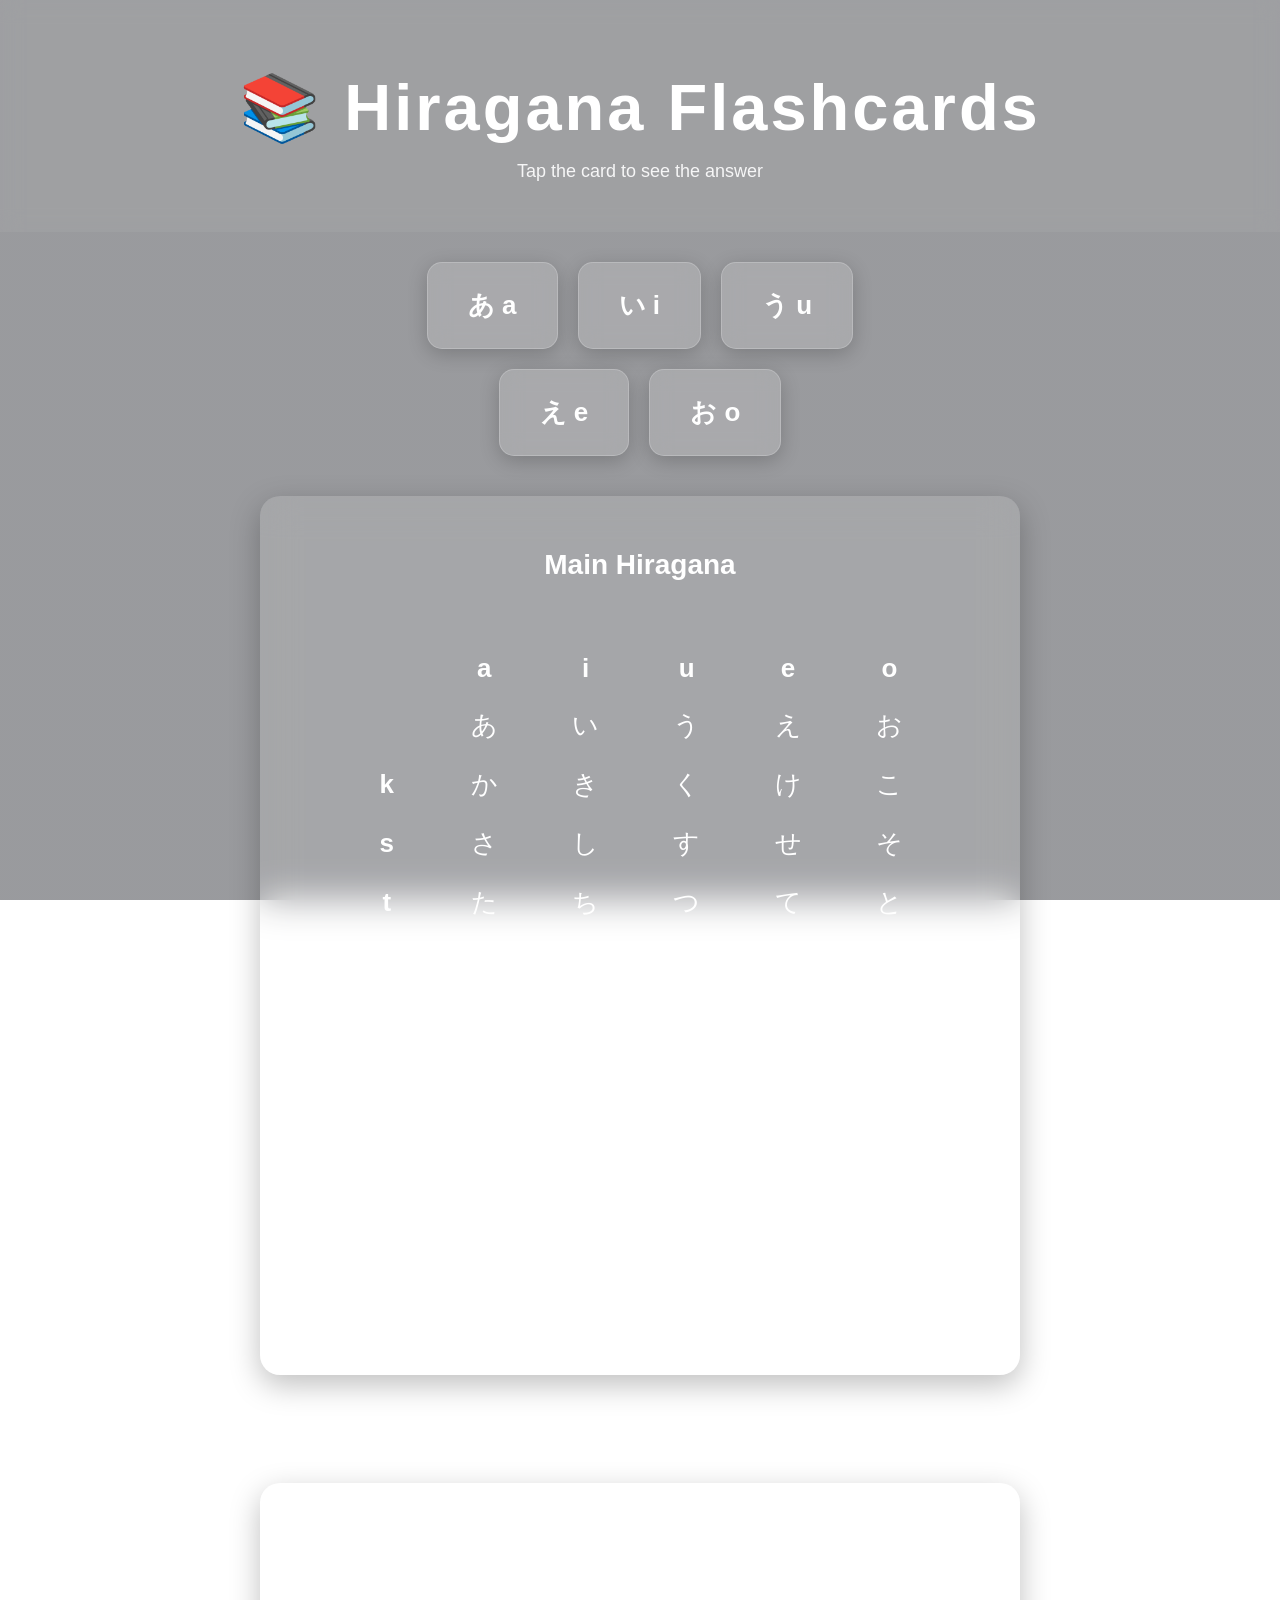
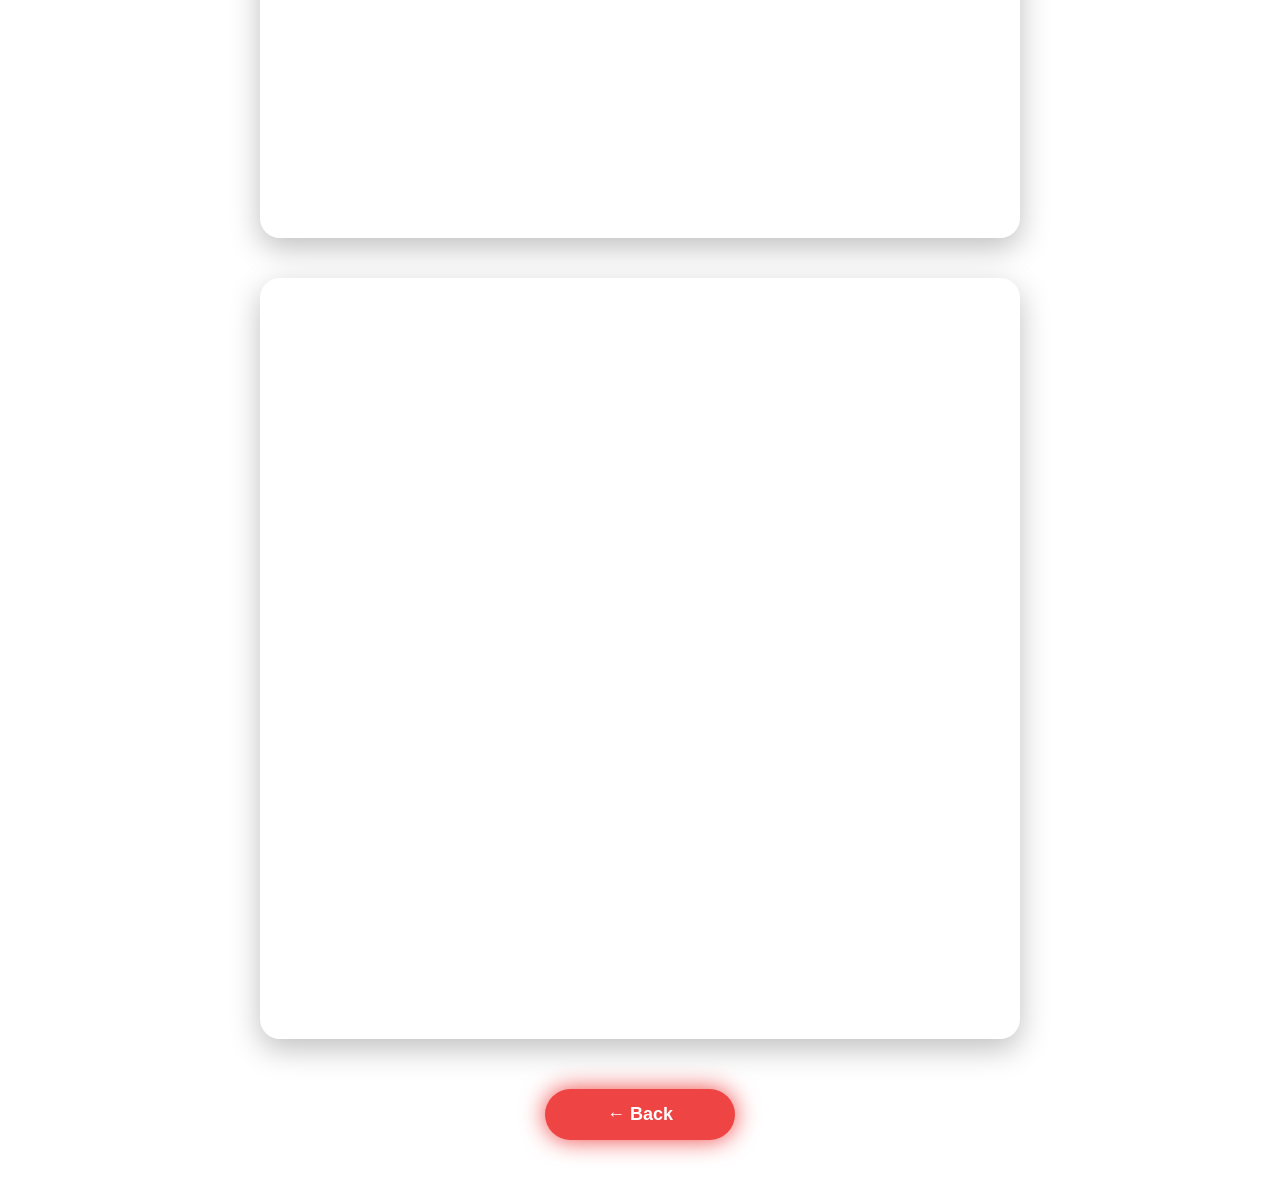
==== commit 5af82e65: "Update hiragana.html" ====
--- a/hiragana.html
+++ b/hiragana.html
@@ -1,11 +1,29 @@
-<!DOCTYPE html><html>
+<!DOCTYPE html>
+<html>
+
 <head>
 <title>Hiragana Flashcards</title>
 <link rel="stylesheet" href="style.css">
-</head><body><header>
+</head>
+
+<body>
+
+<div class="sakura-container">
+<span style="left:10%; animation-delay:0s;"></span>
+<span style="left:30%; animation-delay:2s;"></span>
+<span style="left:50%; animation-delay:4s;"></span>
+<span style="left:70%; animation-delay:1s;"></span>
+<span style="left:90%; animation-delay:3s;"></span>
+</div>
+
+<header>
+
 <h1>📚 Hiragana Flashcards</h1>
 <p>Tap the card to see the answer</p>
-</header><div class="modules"><div class="card" onclick="flip(this)">
+
+</header>
+<div class="modules">
+<div class="card" onclick="flip(this)">
 <span class="front">あ</span>
 <span class="back">a</span>
 </div><div class="card" onclick="flip(this)">
--- a/style.css
+++ b/style.css
@@ -1,3 +1,10 @@
+:root{
+
+--bg-overlay: rgba(255,255,255,0.12);
+--glass: rgba(255,255,255,0.15);
+--text-color: white;
+
+}
 body{
 margin:0;
 font-family:Arial, sans-serif;
@@ -338,7 +345,7 @@
 margin:40px auto;
 padding:25px;
 
-background:rgba(255,255,255,0.15);
+background: var(--glass);
 backdrop-filter:blur(10px);
 
 border-radius:20px;
@@ -428,15 +435,15 @@
 gap:40px;
 }
 .hiragana-table{
-background: rgba(255,255,255,0.15);
-backdrop-filter: blur(20px);
-border-radius:20px;
-padding:25px;
+background:rgba(255,255,255,0.12);
+backdrop-filter:blur(18px);
+border-radius:20px;
+padding:30px;
 margin:40px auto;
 width:90%;
 max-width:700px;
-box-shadow:0 10px 30px rgba(0,0,0,0.2);
-}
+box-shadow:0 10px 30px rgba(0,0,0,0.25);
+  }
 td{
 position:relative;
 overflow:hidden;
@@ -459,3 +466,119 @@
 transform:scale(8);
 opacity:1;
   }
+.modules{
+display:flex;
+flex-wrap:wrap;
+justify-content:center;
+gap:20px;
+margin:30px auto;
+max-width:400px;
+}
+
+.card{
+background: var(--glass);
+backdrop-filter:blur(10px);
+border-radius:15px;
+padding:18px 35px;
+font-size:22px;
+color:white;
+box-shadow:0 5px 20px rgba(0,0,0,0.2);
+border:1px solid rgba(255,255,255,0.2);
+cursor:pointer;
+transition:0.3s;
+}
+
+.card:hover{
+transform:translateY(-5px);
+  }
+.page-title{
+background: var(--glass);
+backdrop-filter: blur(15px);
+border-radius:20px;
+padding:20px;
+width:85%;
+max-width:500px;
+margin:30px auto;
+text-align:center;
+box-shadow:0 8px 25px rgba(0,0,0,0.25);
+}
+
+.page-title h1{
+margin:0;
+font-size:32px;
+}
+
+.page-title p{
+margin-top:5px;
+font-size:14px;
+opacity:0.85;
+}
+/* MOBILE */
+@media (max-width:600px){
+
+.modules{
+gap:15px;
+max-width:300px;
+}
+
+.card{
+padding:15px 25px;
+font-size:18px;
+}
+
+.hiragana-table{
+padding:20px;
+width:95%;
+}
+
+table{
+font-size:18px;
+}
+
+}
+
+
+/* TABLET */
+
+@media (min-width:601px) and (max-width:1000px){
+
+table{
+font-size:22px;
+}
+
+.hiragana-table{
+max-width:800px;
+}
+
+}
+
+
+/* LAPTOP / DESKTOP */
+
+@media (min-width:1001px){
+
+table{
+font-size:26px;
+}
+
+.modules{
+max-width:500px;
+}
+
+.card{
+font-size:26px;
+padding:25px 40px;
+}
+
+  }
+@media (prefers-color-scheme: dark){
+
+:root{
+
+--bg-overlay: rgba(0,0,0,0.35);
+--glass: rgba(0,0,0,0.45);
+--text-color: #f2f2f2;
+
+}
+
+  }
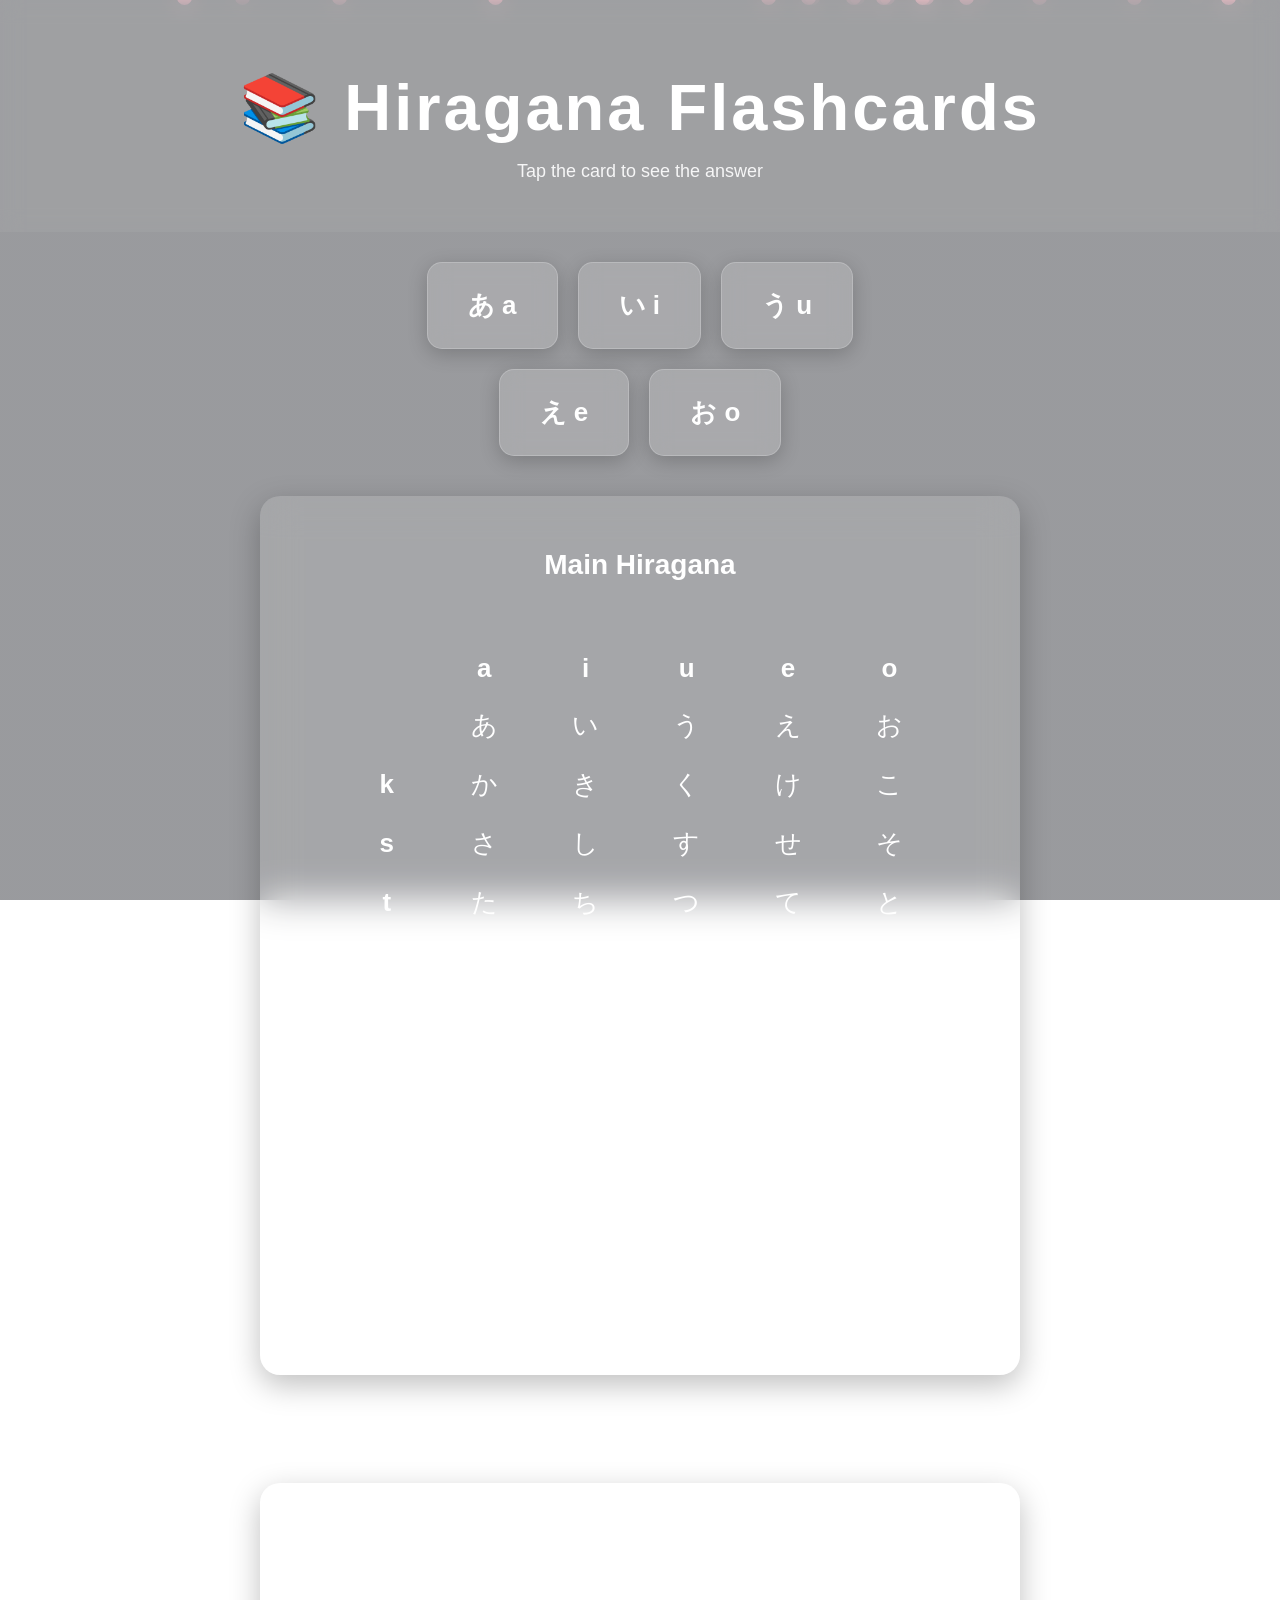
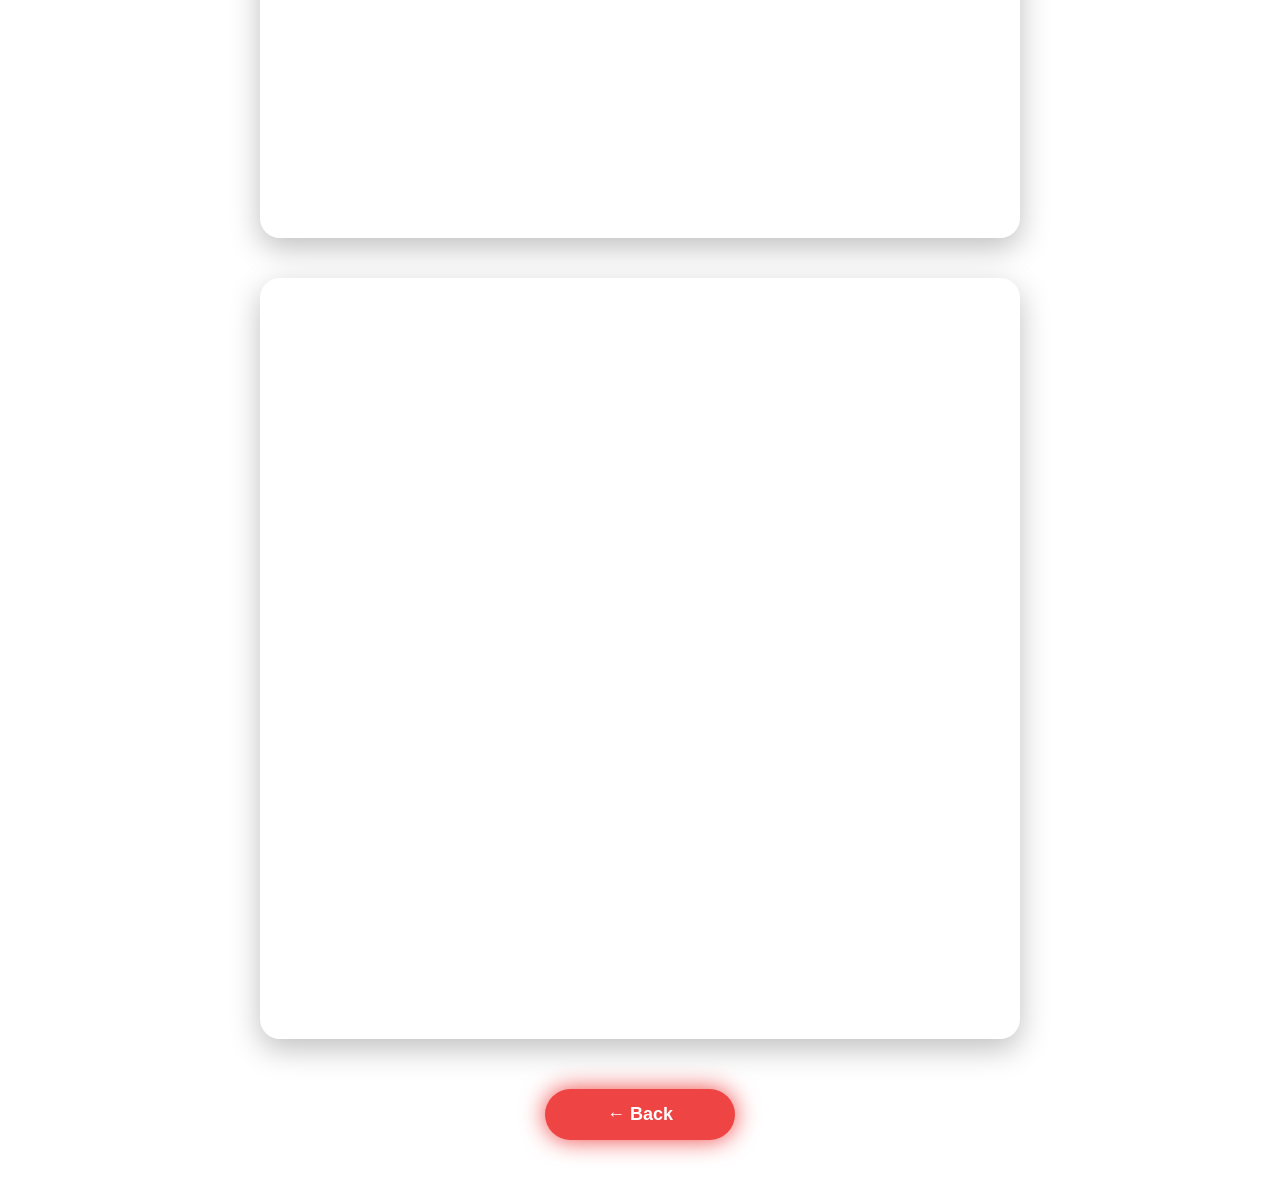
==== commit b1f2d504: "Update hiragana.html" ====
--- a/hiragana.html
+++ b/hiragana.html
@@ -288,6 +288,7 @@
 
   </div>
 <a href="index.html" class="back-btn">← Back</a>
+ 
 <script>
 
 document.querySelectorAll("td").forEach(cell => {
@@ -314,6 +315,22 @@
 
 })
 
-  </script>
+const sakuraContainer = document.querySelector(".sakura-container");
+
+for(let i=0;i<20;i++){
+
+let sakura=document.createElement("div");
+sakura.classList.add("sakura");
+
+sakura.style.left=Math.random()*100+"vw";
+sakura.style.animationDuration = (5 + Math.random()*5) + "s";
+sakura.style.opacity = Math.random();
+ 
+sakuraContainer.appendChild(sakura);
+
+}
+
+ </script>
+ 
 </body>
 </html>  
--- a/style.css
+++ b/style.css
@@ -582,3 +582,33 @@
 }
 
   }
+.sakura-container{
+position:fixed;
+top:0;
+left:0;
+width:100%;
+height:100%;
+pointer-events:none;
+overflow:hidden;
+z-index:-1;
+}
+
+.sakura{
+position:absolute;
+top:-10px;
+width:15px;
+height:15px;
+background:pink;
+border-radius:50%;
+opacity:0.8;
+animation:fall linear infinite;
+}
+
+@keyframes fall{
+0%{
+transform:translateY(0) rotate(0deg);
+}
+100%{
+transform:translateY(100vh) rotate(360deg);
+}
+  }
